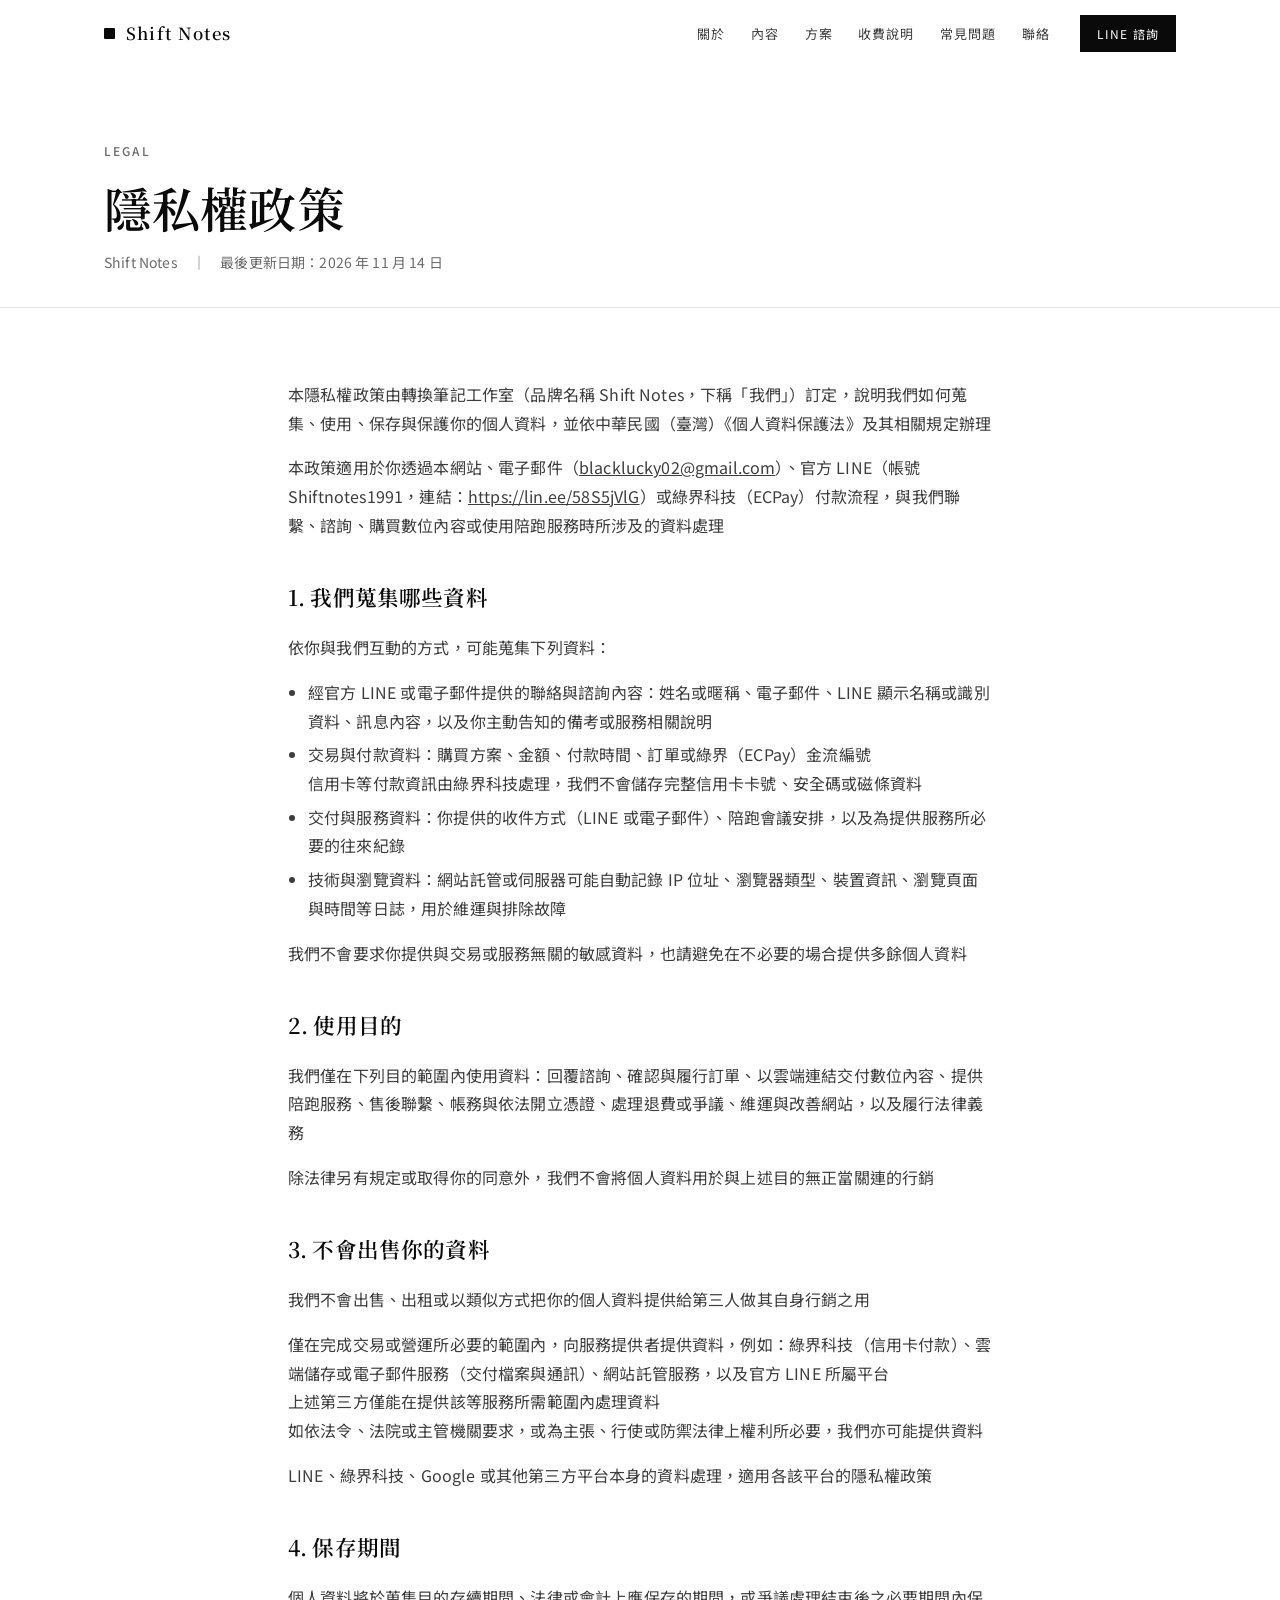
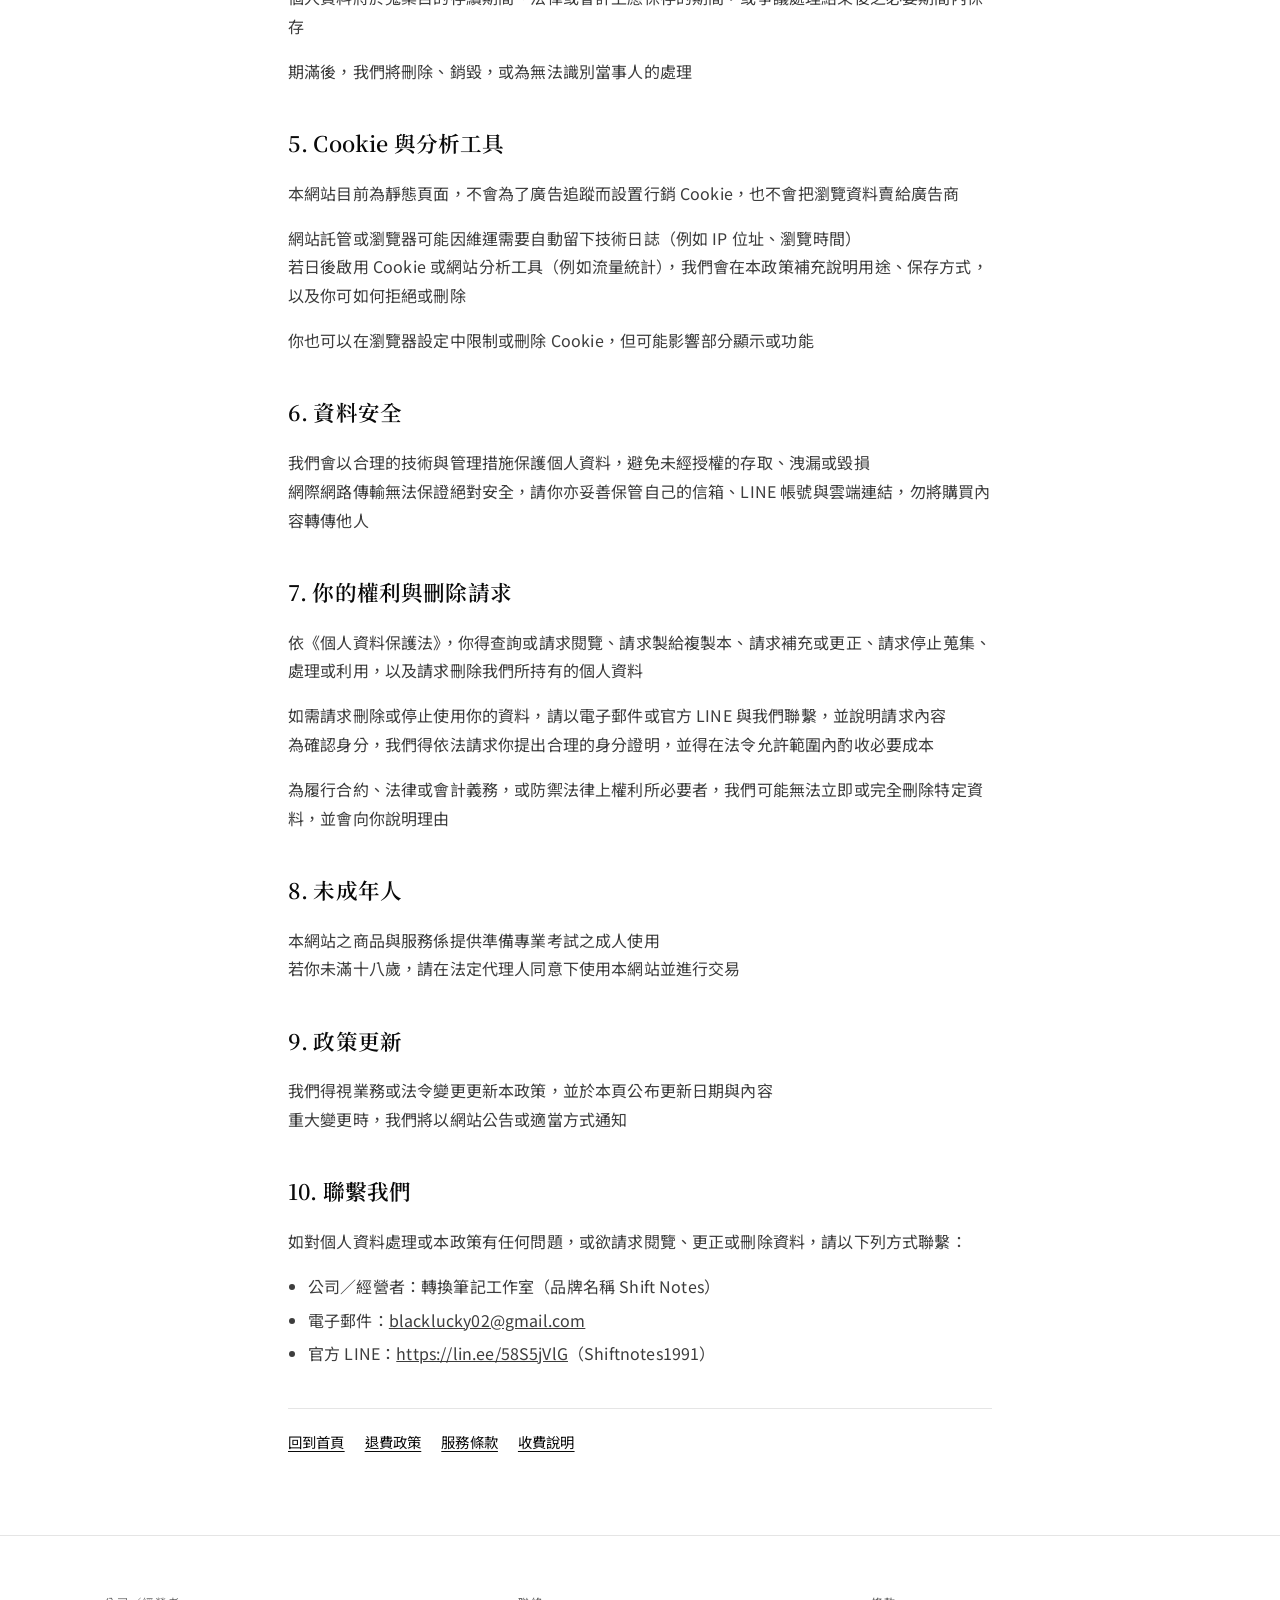
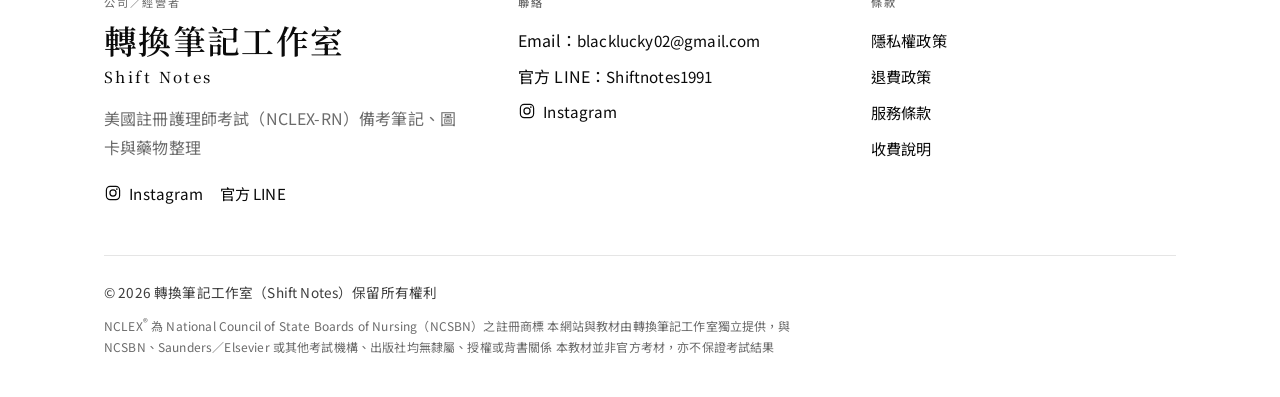
==== privacy.html @ a67ff257 "Shift Notes 網站上線" ====
<!DOCTYPE html>
<html lang="zh-Hant-TW">
<head>
  <meta charset="utf-8">
  <meta name="viewport" content="width=device-width, initial-scale=1">
  <title>隱私權政策｜Shift Notes</title>
  <meta name="description" content="Shift Notes 隱私權政策：說明我們如何蒐集、使用與保護你的個人資料">
  <meta name="robots" content="index,follow">
  <link rel="canonical" href="https://blacklucky02.github.io/privacy.html">
  <link rel="alternate" hreflang="zh-Hant-TW" href="https://blacklucky02.github.io/privacy.html">
  <meta property="og:type" content="website">
  <meta property="og:locale" content="zh_TW">
  <meta property="og:site_name" content="Shift Notes">
  <meta property="og:title" content="隱私權政策｜Shift Notes">
  <meta property="og:description" content="Shift Notes 隱私權政策：說明我們如何蒐集、使用與保護你的個人資料">
  <meta property="og:url" content="https://blacklucky02.github.io/privacy.html">
  <meta property="og:image" content="https://blacklucky02.github.io/assets/og-image.png">
  <meta name="twitter:card" content="summary_large_image">
  <meta name="theme-color" content="#0a0a0a">
  <link rel="icon" href="assets/favicon.svg" type="image/svg+xml">
  <link rel="icon" href="assets/favicon.ico" sizes="any">
  <link rel="icon" href="assets/favicon-32.png" type="image/png" sizes="32x32">
  <link rel="apple-touch-icon" href="assets/apple-touch-icon.png">
  <link rel="preconnect" href="https://fonts.googleapis.com">
  <link rel="preconnect" href="https://fonts.gstatic.com" crossorigin>
  <link href="https://fonts.googleapis.com/css2?family=Noto+Sans+TC:wght@300;400;500;700&family=Noto+Serif+TC:wght@400;500;600;700&display=swap" rel="stylesheet">
  <link rel="stylesheet" href="css/styles.css">
</head>
<body>
  <header class="site-header">
    <a class="skip-link" href="#main">跳至主要內容</a>
    <div class="header-inner">
      <a class="logo" href="index.html">
        <span class="logo-mark" aria-hidden="true"></span>
        <span class="logo-text">Shift Notes</span>
      </a>
      <nav class="nav-desktop" aria-label="主要">
        <a href="index.html#about">關於</a>
        <a href="index.html#contents">內容</a>
        <a href="index.html#plans">方案</a>
        <a href="index.html#fees">收費說明</a>
        <a href="index.html#faq">常見問題</a>
        <a href="index.html#contact">聯絡</a>
      </nav>
      <a class="btn btn-sm btn-solid header-cta" href="https://lin.ee/58S5jVlG" target="_blank" rel="noopener noreferrer">LINE 諮詢</a>
      <button class="nav-toggle" type="button" aria-expanded="false" aria-controls="nav-mobile" aria-label="開啟選單">
        <span></span><span></span><span></span>
      </button>
    </div>
  </header>
  <div id="nav-mobile" class="nav-mobile" hidden>
    <nav aria-label="行動版選單">
      <a href="index.html#about">關於</a>
      <a href="index.html#plans">方案</a>
      <a href="index.html#fees">收費說明</a>
      <a href="index.html#contact">聯絡</a>
      <a href="privacy.html">隱私權政策</a>
      <a href="refund.html">退費政策</a>
      <a href="terms.html">服務條款</a>
      <a class="btn btn-invert" href="https://lin.ee/58S5jVlG" target="_blank" rel="noopener noreferrer">透過官方 LINE 諮詢</a>
    </nav>
  </div>

  <main id="main">
    <header class="legal-hero">
      <div class="wrap">
        <span class="eyebrow">Legal</span>
        <h1>隱私權政策</h1>
        <p class="legal-meta">Shift Notes　｜　最後更新日期：2026 年 11 月 14 日</p>
      </div>
    </header>
    <article class="wrap legal-body">
      <p>本隱私權政策由轉換筆記工作室（品牌名稱 Shift Notes，下稱「我們」）訂定，說明我們如何蒐集、使用、保存與保護你的個人資料，並依中華民國（臺灣）《個人資料保護法》及其相關規定辦理</p>
      <p>本政策適用於你透過本網站、電子郵件（<a href="mailto:blacklucky02@gmail.com">blacklucky02@gmail.com</a>）、官方 LINE（帳號 Shiftnotes1991，連結：<a href="https://lin.ee/58S5jVlG" target="_blank" rel="noopener noreferrer">https://lin.ee/58S5jVlG</a>）或綠界科技（ECPay）付款流程，與我們聯繫、諮詢、購買數位內容或使用陪跑服務時所涉及的資料處理</p>

      <h2>1. 我們蒐集哪些資料</h2>
      <p>依你與我們互動的方式，可能蒐集下列資料：</p>
      <ul>
        <li>經官方 LINE 或電子郵件提供的聯絡與諮詢內容：姓名或暱稱、電子郵件、LINE 顯示名稱或識別資料、訊息內容，以及你主動告知的備考或服務相關說明</li>
        <li>交易與付款資料：購買方案、金額、付款時間、訂單或綠界（ECPay）金流編號<br>信用卡等付款資訊由綠界科技處理，我們不會儲存完整信用卡卡號、安全碼或磁條資料</li>
        <li>交付與服務資料：你提供的收件方式（LINE 或電子郵件）、陪跑會議安排，以及為提供服務所必要的往來紀錄</li>
        <li>技術與瀏覽資料：網站託管或伺服器可能自動記錄 IP 位址、瀏覽器類型、裝置資訊、瀏覽頁面與時間等日誌，用於維運與排除故障</li>
      </ul>
      <p>我們不會要求你提供與交易或服務無關的敏感資料，也請避免在不必要的場合提供多餘個人資料</p>

      <h2>2. 使用目的</h2>
      <p>我們僅在下列目的範圍內使用資料：回覆諮詢、確認與履行訂單、以雲端連結交付數位內容、提供陪跑服務、售後聯繫、帳務與依法開立憑證、處理退費或爭議、維運與改善網站，以及履行法律義務</p>
      <p>除法律另有規定或取得你的同意外，我們不會將個人資料用於與上述目的無正當關連的行銷</p>

      <h2>3. 不會出售你的資料</h2>
      <p>我們不會出售、出租或以類似方式把你的個人資料提供給第三人做其自身行銷之用</p>
      <p>僅在完成交易或營運所必要的範圍內，向服務提供者提供資料，例如：綠界科技（信用卡付款）、雲端儲存或電子郵件服務（交付檔案與通訊）、網站託管服務，以及官方 LINE 所屬平台<br>上述第三方僅能在提供該等服務所需範圍內處理資料<br>如依法令、法院或主管機關要求，或為主張、行使或防禦法律上權利所必要，我們亦可能提供資料</p>
      <p>LINE、綠界科技、Google 或其他第三方平台本身的資料處理，適用各該平台的隱私權政策</p>

      <h2>4. 保存期間</h2>
      <p>個人資料將於蒐集目的存續期間、法律或會計上應保存的期間，或爭議處理結束後之必要期間內保存</p>
      <p>期滿後，我們將刪除、銷毀，或為無法識別當事人的處理</p>

      <h2>5. Cookie 與分析工具</h2>
      <p>本網站目前為靜態頁面，不會為了廣告追蹤而設置行銷 Cookie，也不會把瀏覽資料賣給廣告商</p>
      <p>網站託管或瀏覽器可能因維運需要自動留下技術日誌（例如 IP 位址、瀏覽時間）<br>若日後啟用 Cookie 或網站分析工具（例如流量統計），我們會在本政策補充說明用途、保存方式，以及你可如何拒絕或刪除</p>
      <p>你也可以在瀏覽器設定中限制或刪除 Cookie，但可能影響部分顯示或功能</p>

      <h2>6. 資料安全</h2>
      <p>我們會以合理的技術與管理措施保護個人資料，避免未經授權的存取、洩漏或毀損<br>網際網路傳輸無法保證絕對安全，請你亦妥善保管自己的信箱、LINE 帳號與雲端連結，勿將購買內容轉傳他人</p>

      <h2>7. 你的權利與刪除請求</h2>
      <p>依《個人資料保護法》，你得查詢或請求閱覽、請求製給複製本、請求補充或更正、請求停止蒐集、處理或利用，以及請求刪除我們所持有的個人資料</p>
      <p>如需請求刪除或停止使用你的資料，請以電子郵件或官方 LINE 與我們聯繫，並說明請求內容<br>為確認身分，我們得依法請求你提出合理的身分證明，並得在法令允許範圍內酌收必要成本</p>
      <p>為履行合約、法律或會計義務，或防禦法律上權利所必要者，我們可能無法立即或完全刪除特定資料，並會向你說明理由</p>

      <h2>8. 未成年人</h2>
      <p>本網站之商品與服務係提供準備專業考試之成人使用<br>若你未滿十八歲，請在法定代理人同意下使用本網站並進行交易</p>

      <h2>9. 政策更新</h2>
      <p>我們得視業務或法令變更更新本政策，並於本頁公布更新日期與內容<br>重大變更時，我們將以網站公告或適當方式通知</p>

      <h2>10. 聯繫我們</h2>
      <p>如對個人資料處理或本政策有任何問題，或欲請求閱覽、更正或刪除資料，請以下列方式聯繫：</p>
      <ul>
        <li>公司／經營者：轉換筆記工作室（品牌名稱 Shift Notes）</li>
        <li>電子郵件：<a href="mailto:blacklucky02@gmail.com">blacklucky02@gmail.com</a></li>
        <li>官方 LINE：<a href="https://lin.ee/58S5jVlG" target="_blank" rel="noopener noreferrer">https://lin.ee/58S5jVlG</a>（Shiftnotes1991）</li>
      </ul>

      <nav class="legal-nav" aria-label="其他條款">
        <a href="index.html">回到首頁</a>
        <a href="refund.html">退費政策</a>
        <a href="terms.html">服務條款</a>
        <a href="index.html#fees">收費說明</a>
      </nav>
    </article>
  </main>

  <footer class="site-footer">
    <div class="wrap">
      <div class="footer-top">
        <div class="footer-identity">
          <p class="footer-kicker">公司／經營者</p>
          <p class="footer-company">轉換筆記工作室</p>
          <p class="footer-brand">Shift Notes</p>
          <p class="muted footer-tag">美國註冊護理師考試（NCLEX-RN）備考筆記、圖卡與藥物整理</p>
          <div class="social-row">
            <a class="social-link" href="https://www.instagram.com/shiftnotes1991/" target="_blank" rel="noopener" aria-label="Instagram"><svg class="icon-ig" viewBox="0 0 24 24" width="18" height="18" aria-hidden="true" focusable="false"><rect x="3.2" y="3.2" width="17.6" height="17.6" rx="5" fill="none" stroke="currentColor" stroke-width="1.6"/><circle cx="12" cy="12" r="4.1" fill="none" stroke="currentColor" stroke-width="1.6"/><circle cx="17.15" cy="6.85" r="1.05" fill="currentColor"/></svg><span>Instagram</span></a>
            <a class="social-link" href="https://lin.ee/58S5jVlG" target="_blank" rel="noopener noreferrer" aria-label="官方 LINE">官方 LINE</a>
          </div>
        </div>
        <div class="footer-col">
          <h2>聯絡</h2>
          <ul>
            <li>Email：<a href="mailto:blacklucky02@gmail.com">blacklucky02@gmail.com</a></li>
            <li>官方 LINE：<a href="https://lin.ee/58S5jVlG" target="_blank" rel="noopener noreferrer">Shiftnotes1991</a></li>
            <li><a class="social-inline" href="https://www.instagram.com/shiftnotes1991/" target="_blank" rel="noopener" aria-label="Instagram"><svg class="icon-ig" viewBox="0 0 24 24" width="18" height="18" aria-hidden="true" focusable="false"><rect x="3.2" y="3.2" width="17.6" height="17.6" rx="5" fill="none" stroke="currentColor" stroke-width="1.6"/><circle cx="12" cy="12" r="4.1" fill="none" stroke="currentColor" stroke-width="1.6"/><circle cx="17.15" cy="6.85" r="1.05" fill="currentColor"/></svg><span>Instagram</span></a></li>
          </ul>
        </div>
        <div class="footer-col">
          <h2>條款</h2>
          <ul>
            <li><a href="privacy.html">隱私權政策</a></li>
            <li><a href="refund.html">退費政策</a></li>
            <li><a href="terms.html">服務條款</a></li>
            <li><a href="index.html#fees">收費說明</a></li>
          </ul>
        </div>
      </div>
      <div class="footer-bottom">
        <div>
          <p class="copyright">© 2026 轉換筆記工作室（Shift Notes）保留所有權利</p>
          <p class="site-disclaimer">NCLEX<sup>®</sup> 為 National Council of State Boards of Nursing（NCSBN）之註冊商標 本網站與教材由轉換筆記工作室獨立提供，與 NCSBN、Saunders／Elsevier 或其他考試機構、出版社均無隸屬、授權或背書關係 本教材並非官方考材，亦不保證考試結果</p>
        </div>
      </div>
    </div>
  </footer>
  <script src="js/main.js"></script>
</body>
</html>
---- css/styles.css ----
/* Shift Notes — NCLEX-RN 筆記銷售頁
   黑白、留白、字體主導的簡約編排 */

:root {
  --bg: #ffffff;
  --bg-soft: #f5f5f5;
  --bg-ink: #0a0a0a;
  --ink: #0a0a0a;
  --ink-soft: #3d3d3d;
  --ink-mute: #6b6b6b;
  --line: #e5e5e5;
  --line-strong: #0a0a0a;
  --focus: #0a0a0a;
  --header-h: 4.25rem;
  --font-sans: "Noto Sans TC", "Noto Sans", "PingFang TC", "Microsoft JhengHei", sans-serif;
  --font-serif: "Noto Serif TC", "Noto Serif", "Songti TC", "PMingLiU", serif;
  --space: clamp(1.25rem, 4vw, 2.5rem);
  --wide: 72rem;
  --narrow: 40rem;
  --radius: 2px;
  --ease: cubic-bezier(0.22, 1, 0.36, 1);
}

*,
*::before,
*::after {
  box-sizing: border-box;
}

html {
  scroll-behavior: smooth;
  scroll-padding-top: calc(var(--header-h) + 0.75rem);
}

html:focus-within {
  scroll-behavior: smooth;
}

@media (prefers-reduced-motion: reduce) {
  html { scroll-behavior: auto; }
  *,
  *::before,
  *::after {
    animation-duration: 0.01ms !important;
    animation-iteration-count: 1 !important;
    transition-duration: 0.01ms !important;
    scroll-behavior: auto !important;
  }
}

body {
  margin: 0;
  color: var(--ink);
  background: var(--bg);
  font-family: var(--font-sans);
  font-weight: 400;
  font-size: 1rem;
  line-height: 1.8;
  letter-spacing: 0.01em;
  text-rendering: optimizeLegibility;
  -webkit-font-smoothing: antialiased;
  -moz-osx-font-smoothing: grayscale;
}

img { max-width: 100%; height: auto; display: block; }
a { color: inherit; }
button, input { font: inherit; color: inherit; }

:focus-visible {
  outline: 2px solid var(--focus);
  outline-offset: 3px;
}

::selection {
  background: var(--ink);
  color: var(--bg);
}

.skip-link {
  position: absolute;
  width: 1px;
  height: 1px;
  padding: 0;
  margin: -1px;
  overflow: hidden;
  clip: rect(0, 0, 0, 0);
  clip-path: inset(50%);
  white-space: nowrap;
  border: 0;
}
.skip-link:focus,
.skip-link:focus-visible {
  position: fixed;
  top: 0.75rem;
  left: 1rem;
  z-index: 10000;
  width: auto;
  height: auto;
  margin: 0;
  clip: auto;
  clip-path: none;
  overflow: visible;
  padding: 0.5rem 0.9rem;
  background: var(--bg-ink);
  color: #fff;
  text-decoration: none;
  font-size: 0.875rem;
}

/* Placeholders waiting to be filled */
.ph {
  display: inline;
  padding: 0 0.2em;
  border-bottom: 1px dashed var(--ink);
  background: #efefef;
  font-variant-numeric: tabular-nums;
  white-space: nowrap;
}

/* ---------- Header ---------- */
.site-header {
  position: sticky;
  top: 0;
  z-index: 100;
  height: var(--header-h);
  background: rgba(255, 255, 255, 0.86);
  backdrop-filter: saturate(1.2) blur(12px);
  -webkit-backdrop-filter: saturate(1.2) blur(12px);
  border-bottom: 1px solid transparent;
  transition: border-color 0.3s var(--ease), background 0.3s var(--ease);
}
.site-header.is-scrolled {
  border-bottom-color: var(--line);
  background: rgba(255, 255, 255, 0.94);
}
.header-inner {
  max-width: var(--wide);
  height: 100%;
  margin: 0 auto;
  padding: 0 var(--space);
  display: flex;
  align-items: center;
  gap: 1.5rem;
}
.logo {
  display: inline-flex;
  align-items: center;
  gap: 0.65rem;
  text-decoration: none;
  flex-shrink: 0;
}
.logo-mark {
  width: 0.7rem;
  height: 0.7rem;
  background: var(--ink);
  border-radius: 1px;
}
.logo-text {
  font-family: var(--font-serif);
  font-weight: 600;
  font-size: 1.05rem;
  letter-spacing: 0.08em;
  line-height: 1;
}
.nav-desktop {
  display: none;
  margin-left: auto;
  align-items: center;
  gap: 1.6rem;
}
.nav-desktop a {
  text-decoration: none;
  font-size: 0.8125rem;
  letter-spacing: 0.08em;
  color: var(--ink-soft);
  position: relative;
}
.nav-desktop a::after {
  content: "";
  position: absolute;
  left: 0;
  bottom: -0.2em;
  width: 100%;
  height: 1px;
  background: currentColor;
  transform: scaleX(0);
  transform-origin: left;
  transition: transform 0.3s var(--ease);
}
.nav-desktop a:hover::after,
.nav-desktop a:focus-visible::after {
  transform: scaleX(1);
}
.header-cta { margin-left: auto; }

.nav-toggle {
  display: inline-flex;
  flex-direction: column;
  justify-content: center;
  gap: 5px;
  width: 2.5rem;
  height: 2.5rem;
  padding: 0;
  border: 0;
  background: transparent;
  cursor: pointer;
  margin-left: 0.25rem;
}
.nav-toggle span {
  display: block;
  width: 1.15rem;
  height: 1px;
  background: var(--ink);
  margin-inline: auto;
  transition: transform 0.3s var(--ease), opacity 0.3s var(--ease);
}
.nav-toggle[aria-expanded="true"] span:nth-child(1) {
  transform: translateY(6px) rotate(45deg);
}
.nav-toggle[aria-expanded="true"] span:nth-child(2) { opacity: 0; }
.nav-toggle[aria-expanded="true"] span:nth-child(3) {
  transform: translateY(-6px) rotate(-45deg);
}

.nav-mobile {
  display: none;
  position: fixed;
  inset: var(--header-h) 0 0 0;
  background: var(--bg-ink);
  color: #fff;
  padding: 2.5rem var(--space) 3rem;
  z-index: 99;
  overflow: auto;
}
.nav-mobile.is-open { display: block; }
.nav-mobile nav {
  display: flex;
  flex-direction: column;
  gap: 0.25rem;
}
.nav-mobile a {
  text-decoration: none;
  font-family: var(--font-serif);
  font-size: clamp(1.6rem, 6vw, 2.2rem);
  padding: 0.45rem 0;
  border-bottom: 1px solid rgba(255, 255, 255, 0.12);
}
.nav-mobile .btn { margin-top: 2rem; width: 100%; justify-content: center; }

@media (min-width: 960px) {
  .nav-desktop { display: flex; }
  .nav-toggle { display: none; }
  .header-cta { margin-left: 0.35rem; }
}

/* ---------- Buttons ---------- */
.btn {
  display: inline-flex;
  align-items: center;
  justify-content: center;
  gap: 0.5rem;
  min-height: 3rem;
  padding: 0.7rem 1.5rem;
  border: 1px solid var(--line-strong);
  background: transparent;
  color: var(--ink);
  text-decoration: none;
  font-size: 0.875rem;
  letter-spacing: 0.1em;
  line-height: 1.3;
  cursor: pointer;
  transition: background 0.25s var(--ease), color 0.25s var(--ease), border-color 0.25s var(--ease);
}
.btn-solid {
  background: var(--bg-ink);
  color: #fff;
  border-color: var(--bg-ink);
}
.btn-solid:hover,
.btn-solid:focus-visible {
  background: #fff;
  color: var(--ink);
}
.btn-ghost:hover,
.btn-ghost:focus-visible {
  background: var(--bg-ink);
  color: #fff;
}
.btn-invert {
  background: #fff;
  color: var(--ink);
  border-color: #fff;
}
.btn-invert:hover,
.btn-invert:focus-visible {
  background: transparent;
  color: #fff;
}
.btn-sm {
  min-height: 2.35rem;
  padding: 0.4rem 1rem;
  font-size: 0.75rem;
}
.btn-block { width: 100%; }

/* ---------- Layout ---------- */
.wrap {
  max-width: var(--wide);
  margin: 0 auto;
  padding: 0 var(--space);
}
.section {
  padding: clamp(4.5rem, 10vw, 8.5rem) 0;
}
.section-soft { background: var(--bg-soft); }
.section-ink {
  background: var(--bg-ink);
  color: #f5f5f5;
}
.section-ink .muted,
.section-ink .eyebrow { color: rgba(255, 255, 255, 0.62); }
.section-ink .rule { background: rgba(255, 255, 255, 0.2); }

.eyebrow {
  display: block;
  margin: 0 0 1rem;
  font-size: 0.75rem;
  letter-spacing: 0.18em;
  text-transform: uppercase;
  color: var(--ink-mute);
  font-weight: 500;
}
.section-title {
  margin: 0 0 1.25rem;
  font-family: var(--font-serif);
  font-weight: 600;
  font-size: clamp(1.85rem, 4.2vw, 3rem);
  line-height: 1.25;
  letter-spacing: 0.02em;
}
.lede {
  margin: 0;
  max-width: 38rem;
  color: var(--ink-soft);
  font-size: 1.05rem;
}
.muted { color: var(--ink-mute); }
.center { text-align: center; }
.center .lede { margin-inline: auto; }
.rule {
  display: block;
  width: 3rem;
  height: 1px;
  background: var(--ink);
  margin: 1.75rem 0;
}
.rule.center-rule { margin-inline: auto; }

/* ---------- Hero ---------- */
.hero {
  position: relative;
  padding: clamp(4rem, 12vw, 8rem) 0 clamp(5rem, 14vw, 9.5rem);
  overflow: hidden;
}
.hero-bg-num {
  position: absolute;
  right: -0.1em;
  top: 8%;
  font-family: var(--font-serif);
  font-weight: 600;
  font-size: clamp(8rem, 28vw, 22rem);
  line-height: 0.75;
  color: #f0f0f0;
  letter-spacing: -0.06em;
  pointer-events: none;
  user-select: none;
  z-index: 0;
}
.hero-inner {
  position: relative;
  z-index: 1;
  max-width: var(--wide);
  margin: 0 auto;
  padding: 0 var(--space);
}
.hero-kicker {
  display: block;
  margin-bottom: 1.5rem;
  font-size: 0.75rem;
  letter-spacing: 0.22em;
  text-transform: uppercase;
  color: var(--ink-mute);
}
.hero h1 {
  margin: 0 0 1.5rem;
  font-family: var(--font-serif);
  font-weight: 600;
  font-size: clamp(2.4rem, 7vw, 5.25rem);
  line-height: 1.15;
  letter-spacing: 0.02em;
  max-width: 12em;
}
.hero-sub {
  margin: 0 0 2.5rem;
  max-width: 34rem;
  font-size: clamp(1rem, 2vw, 1.15rem);
  color: var(--ink-soft);
  line-height: 1.9;
}
.hero-actions {
  display: flex;
  flex-wrap: wrap;
  gap: 0.75rem;
}
.hero-meta {
  display: grid;
  grid-template-columns: 1fr 1fr;
  gap: 1.5rem 1.25rem;
  margin-top: clamp(3.5rem, 8vw, 6rem);
  padding-top: 2rem;
  border-top: 1px solid var(--line);
}
@media (min-width: 720px) {
  .hero-meta { grid-template-columns: repeat(4, 1fr); }
}
.hero-meta dt {
  margin: 0 0 0.25rem;
  font-size: 0.7rem;
  letter-spacing: 0.14em;
  text-transform: uppercase;
  color: var(--ink-mute);
}
.hero-meta dd {
  margin: 0;
  font-family: var(--font-serif);
  font-size: 1.2rem;
  font-weight: 600;
  line-height: 1.35;
}

/* ---------- About ---------- */
.split {
  display: grid;
  gap: 3rem;
}
@media (min-width: 860px) {
  .split {
    grid-template-columns: 1fr 1fr;
    gap: 5rem;
    align-items: start;
  }
  .split .section-title { margin-top: 0; }
}
.prose p {
  margin: 0 0 1.15rem;
  color: var(--ink-soft);
}
.prose p:last-child { margin-bottom: 0; }
.about-points {
  list-style: none;
  margin: 2rem 0 0;
  padding: 0;
  border-top: 1px solid var(--line);
}
.about-points li {
  display: grid;
  grid-template-columns: 4.5rem 1fr;
  gap: 1rem;
  padding: 1.1rem 0;
  border-bottom: 1px solid var(--line);
  align-items: baseline;
}
.about-points .num {
  font-family: var(--font-serif);
  font-weight: 600;
  letter-spacing: 0.04em;
}

/* ---------- Contents ---------- */
.stat-grid {
  display: grid;
  grid-template-columns: 1fr 1fr;
  gap: 1px;
  background: var(--line);
  border: 1px solid var(--line);
  margin: 3rem 0 0;
}
@media (min-width: 800px) {
  .stat-grid { grid-template-columns: repeat(4, 1fr); }
}
.stat {
  background: var(--bg);
  padding: 1.75rem 1.25rem 1.6rem;
  text-align: center;
}
.stat-value {
  display: block;
  font-family: var(--font-serif);
  font-weight: 600;
  font-size: clamp(1.6rem, 3vw, 2.15rem);
  line-height: 1.2;
  margin-bottom: 0.4rem;
}
.stat-label {
  display: block;
  font-size: 0.8rem;
  letter-spacing: 0.08em;
  color: var(--ink-mute);
}
.feature-grid {
  display: grid;
  gap: 1.25rem;
  margin-top: 2.5rem;
}
@media (min-width: 800px) {
  .feature-grid { grid-template-columns: repeat(3, 1fr); }
}
.feature {
  padding: 2rem 1.6rem;
  border: 1px solid var(--line);
  background: var(--bg);
  height: 100%;
}
.feature h3 {
  margin: 0 0 0.75rem;
  font-family: var(--font-serif);
  font-size: 1.25rem;
  font-weight: 600;
}
.feature p {
  margin: 0;
  color: var(--ink-soft);
  font-size: 0.95rem;
}
.feature-index {
  display: block;
  margin-bottom: 1.5rem;
  font-size: 0.7rem;
  letter-spacing: 0.16em;
  color: var(--ink-mute);
}

/* ---------- Plans ---------- */
.plan-grid {
  display: grid;
  gap: 1.25rem;
  margin-top: 3rem;
}
@media (min-width: 800px) {
  .plan-grid { grid-template-columns: 1fr 1fr; }
}
.plan {
  display: flex;
  flex-direction: column;
  padding: 2.25rem 1.75rem 1.75rem;
  border: 1px solid var(--line-strong);
  background: var(--bg);
  height: 100%;
}
.plan-featured {
  background: var(--bg-ink);
  color: #fff;
  border-color: var(--bg-ink);
}
.plan-featured .muted,
.plan-featured .plan-includes li { color: rgba(255, 255, 255, 0.78); }
.plan-eyebrow {
  margin: 0 0 0.85rem;
  font-size: 0.7rem;
  letter-spacing: 0.16em;
  text-transform: uppercase;
}
.plan h3 {
  margin: 0 0 0.35rem;
  font-family: var(--font-serif);
  font-size: 1.75rem;
  font-weight: 600;
}
.plan-price {
  margin: 1.25rem 0 0.35rem;
  font-family: var(--font-serif);
  font-weight: 600;
  font-size: clamp(2.1rem, 4vw, 2.7rem);
  letter-spacing: 0.01em;
  line-height: 1;
}
.plan-price small {
  font-family: var(--font-sans);
  font-size: 0.8rem;
  font-weight: 400;
  letter-spacing: 0.06em;
  margin-left: 0.25rem;
}
.plan-includes {
  list-style: none;
  margin: 1.5rem 0 2rem;
  padding: 1.25rem 0 0;
  border-top: 1px solid currentColor;
  flex: 1;
}
.plan-featured .plan-includes { border-top-color: rgba(255, 255, 255, 0.22); }
.plan-includes li {
  position: relative;
  padding: 0.4rem 0 0.4rem 1.35rem;
  color: var(--ink-soft);
  font-size: 0.95rem;
}
.plan-includes li::before {
  content: "";
  position: absolute;
  left: 0;
  top: 0.95em;
  width: 0.55rem;
  height: 1px;
  background: currentColor;
}

/* ---------- Coaching (陪跑) ---------- */
.detail-list {
  display: grid;
  gap: 0;
  margin: 2.5rem 0 0;
  padding: 0;
  list-style: none;
  border-top: 1px solid var(--line);
}
.detail-list li {
  display: grid;
  gap: 0.4rem 2rem;
  padding: 1.5rem 0;
  border-bottom: 1px solid var(--line);
}
@media (min-width: 720px) {
  .detail-list li { grid-template-columns: 10rem 1fr; align-items: baseline; }
}
.detail-list h3 {
  margin: 0;
  font-family: var(--font-serif);
  font-size: 1.15rem;
  font-weight: 600;
}
.detail-list p { margin: 0; color: var(--ink-soft); }

/* ---------- Process ---------- */
.steps {
  display: grid;
  gap: 0;
  margin-top: 3rem;
  counter-reset: step;
  list-style: none;
  padding: 0;
  border-top: 1px solid var(--line);
}
@media (min-width: 900px) {
  .steps { grid-template-columns: repeat(4, 1fr); border-top: 0; }
}
.steps li {
  padding: 1.5rem 0;
  border-bottom: 1px solid var(--line);
  counter-increment: step;
}
@media (min-width: 900px) {
  .steps li {
    padding: 0 1.5rem 0 0;
    border-bottom: 0;
    border-right: 1px solid var(--line);
  }
  .steps li:last-child { border-right: 0; padding-right: 0; }
  .steps li:first-child { /* keep */ }
}
.steps li::before {
  content: counter(step, decimal-leading-zero);
  display: block;
  margin-bottom: 1rem;
  font-family: var(--font-serif);
  font-size: 1.15rem;
  font-weight: 600;
  letter-spacing: 0.06em;
}
.steps h3 {
  margin: 0 0 0.5rem;
  font-family: var(--font-serif);
  font-size: 1.15rem;
  font-weight: 600;
}
.steps p { margin: 0; color: var(--ink-soft); font-size: 0.95rem; }

/* ---------- Fees table ---------- */
.fee-table-wrap {
  margin-top: 2.5rem;
  overflow-x: auto;
  border: 1px solid var(--line);
}
.fee-table {
  width: 100%;
  border-collapse: collapse;
  font-size: 0.95rem;
  min-width: 32rem;
}
.fee-table th,
.fee-table td {
  padding: 1rem 1.15rem;
  text-align: left;
  vertical-align: top;
  border-bottom: 1px solid var(--line);
}
.fee-table tr:last-child th,
.fee-table tr:last-child td { border-bottom: 0; }
.fee-table th {
  width: 28%;
  font-weight: 500;
  letter-spacing: 0.06em;
  background: var(--bg-soft);
  color: var(--ink);
}
.fee-table a { text-decoration: underline; text-underline-offset: 0.2em; }
.fine-print {
  margin: 1.25rem 0 0;
  font-size: 0.85rem;
  color: var(--ink-mute);
}

/* ---------- FAQ ---------- */
.faq-list {
  margin-top: 2.5rem;
  border-top: 1px solid var(--line);
}
.faq-list details {
  border-bottom: 1px solid var(--line);
}
.faq-list summary {
  cursor: pointer;
  list-style: none;
  display: flex;
  align-items: center;
  justify-content: space-between;
  gap: 1rem;
  padding: 1.2rem 0;
  font-family: var(--font-serif);
  font-size: 1.08rem;
  font-weight: 600;
  line-height: 1.45;
}
.faq-list summary::-webkit-details-marker { display: none; }
.faq-list summary::after {
  content: "";
  width: 0.7rem;
  height: 0.7rem;
  flex-shrink: 0;
  border-right: 1px solid currentColor;
  border-bottom: 1px solid currentColor;
  transform: rotate(45deg);
  transition: transform 0.25s var(--ease);
  margin-top: -0.25rem;
}
.faq-list details[open] summary::after {
  transform: rotate(225deg);
  margin-top: 0.2rem;
}
.faq-list .faq-a {
  padding: 0 2rem 1.4rem 0;
  color: var(--ink-soft);
  max-width: 44rem;
}

/* ---------- Contact ---------- */
.contact-grid {
  display: grid;
  gap: 2rem;
  margin-top: 2.5rem;
}
@media (min-width: 800px) {
  .contact-grid { grid-template-columns: 1.1fr 0.9fr; gap: 4rem; }
}
.contact-card {
  padding: 2rem 1.6rem;
  border: 1px solid var(--line);
}
.contact-card + .contact-card { margin-top: 1rem; }
.contact-card h3 {
  margin: 0 0 0.4rem;
  font-family: var(--font-serif);
  font-size: 1.25rem;
}
.contact-card p { margin: 0 0 1.15rem; color: var(--ink-soft); }
.contact-row {
  margin: 0 0 0.65rem;
  font-size: 0.95rem;
}
.contact-row a {
  text-decoration: underline;
  text-underline-offset: 0.2em;
}

/* ---------- Footer ---------- */
.site-footer {
  border-top: 1px solid var(--line);
  padding: 3.5rem 0 2.5rem;
  background: var(--bg);
}
.footer-top {
  display: grid;
  gap: 2rem;
}
@media (min-width: 800px) {
  .footer-top {
    grid-template-columns: 1.2fr 1fr 1fr;
    gap: 3rem;
  }
}
.footer-brand {
  font-family: var(--font-serif);
  font-weight: 600;
  font-size: 1.25rem;
  letter-spacing: 0.08em;
  margin: 0 0 0.6rem;
}
.footer-col h2 {
  margin: 0 0 0.85rem;
  font-size: 0.7rem;
  letter-spacing: 0.16em;
  text-transform: uppercase;
  font-weight: 500;
  color: var(--ink-mute);
}
.footer-col ul {
  list-style: none;
  margin: 0;
  padding: 0;
}
.footer-col li { margin: 0 0 0.45rem; }
.footer-col a {
  text-decoration: none;
  font-size: 0.95rem;
}
.footer-col a:hover { text-decoration: underline; text-underline-offset: 0.2em; }
.footer-bottom {
  display: flex;
  flex-wrap: wrap;
  gap: 0.75rem 1.5rem;
  justify-content: space-between;
  margin-top: 3rem;
  padding-top: 1.5rem;
  border-top: 1px solid var(--line);
  color: var(--ink-mute);
  font-size: 0.8rem;
}

/* ---------- Legal pages ---------- */
.legal-hero {
  padding: 4.5rem 0 2rem;
  border-bottom: 1px solid var(--line);
}
.legal-hero h1 {
  margin: 0 0 0.75rem;
  font-family: var(--font-serif);
  font-size: clamp(2rem, 5vw, 3rem);
  font-weight: 600;
  line-height: 1.25;
}
.legal-meta {
  margin: 0;
  color: var(--ink-mute);
  font-size: 0.875rem;
}
.legal-body {
  max-width: 44rem;
  padding: 3.5rem 0 5rem;
}
.legal-body h2 {
  margin: 2.4rem 0 0.8rem;
  font-family: var(--font-serif);
  font-size: 1.35rem;
  font-weight: 600;
}
.legal-body h2:first-child { margin-top: 0; }
.legal-body h3 {
  margin: 1.5rem 0 0.5rem;
  font-size: 1.05rem;
  font-weight: 600;
}
.legal-body p,
.legal-body li {
  color: var(--ink-soft);
}
.legal-body ul,
.legal-body ol { padding-left: 1.25rem; }
.legal-body li { margin: 0.3rem 0; }
.legal-nav {
  display: flex;
  flex-wrap: wrap;
  gap: 0.75rem 1.25rem;
  margin-top: 2.5rem;
  padding-top: 1.25rem;
  border-top: 1px solid var(--line);
  font-size: 0.9rem;
}
.legal-nav a { text-decoration: underline; text-underline-offset: 0.2em; }

/* ---------- Reveal ---------- */
.reveal {
  opacity: 0;
  transform: translateY(14px);
  animation: rise 0.8s var(--ease) forwards;
}
.hero-inner.reveal { animation-delay: 0.05s; }
@media (prefers-reduced-motion: reduce) {
  .reveal { opacity: 1; transform: none; animation: none; }
}
@keyframes rise {
  to { opacity: 1; transform: none; }
}

body.nav-lock { overflow: hidden; }

/* ---------- Units ---------- */
.unit-list {
  list-style: none;
  margin: 2.5rem 0 0;
  padding: 0;
  border-top: 1px solid var(--line);
}
.unit-list li {
  display: grid;
  grid-template-columns: 2.75rem 1fr auto;
  gap: 1rem;
  align-items: baseline;
  padding: 0.95rem 0;
  border-bottom: 1px solid var(--line);
}
.unit-list .n {
  font-family: var(--font-serif);
  font-weight: 600;
  letter-spacing: 0.04em;
}
.unit-list .unit-name {
  font-size: 1.02rem;
}
.unit-list .unit-en {
  display: block;
  margin-top: 0.15rem;
  font-size: 0.75rem;
  letter-spacing: 0.08em;
  color: var(--ink-mute);
}
.unit-list .count {
  font-family: var(--font-serif);
  font-weight: 600;
  letter-spacing: 0.04em;
  white-space: nowrap;
}
.unit-list .unit-total {
  font-weight: 600;
}

/* ---------- Selling points ---------- */
.sell-grid {
  display: grid;
  gap: 1.15rem;
  margin-top: 2.5rem;
}
@media (min-width: 800px) {
  .sell-grid { grid-template-columns: 1fr 1fr; }
}
.sell-item {
  padding: 1.7rem 1.5rem 1.55rem;
  border: 1px solid var(--line);
  background: var(--bg);
  height: 100%;
}
.sell-item .feature-index { margin-bottom: 1.1rem; }
.sell-item h3 {
  margin: 0 0 0.65rem;
  font-family: var(--font-serif);
  font-size: 1.15rem;
  font-weight: 600;
  line-height: 1.4;
}
.sell-item p {
  margin: 0;
  color: var(--ink-soft);
  font-size: 0.95rem;
}

.note-format {
  margin-top: 2.5rem;
  padding: 2rem 1.6rem;
  border: 1px solid var(--line);
}
.note-format h3 {
  margin: 0 0 0.85rem;
  font-family: var(--font-serif);
  font-size: 1.25rem;
  font-weight: 600;
}
.note-format p,
.note-format li { color: var(--ink-soft); }
.note-format ul { margin: 0.6rem 0 0; padding-left: 1.2rem; }
.note-format li { margin: 0.3rem 0; }

.site-disclaimer {
  margin: 1.1rem 0 0;
  max-width: 46rem;
  font-size: 0.75rem;
  line-height: 1.75;
  color: var(--ink-mute);
}
.footer-bottom { align-items: flex-start; }
.footer-bottom .site-disclaimer { margin-top: 0; }

/* ---------- Hero with preview ---------- */
.hero-with-media {
  display: grid;
  gap: 2.25rem 3rem;
  align-items: center;
}
@media (min-width: 960px) {
  .hero-with-media {
    grid-template-columns: 1.05fr 0.95fr;
  }
  .hero-with-media .hero-meta {
    grid-column: 1 / -1;
  }
}
.hero-preview {
  margin: 0;
  position: relative;
  z-index: 1;
}
.hero-preview img {
  width: 100%;
  height: auto;
  display: block;
  border: 1px solid var(--ink);
  background: var(--bg-soft);
}
.hero-preview figcaption {
  margin-top: 0.6rem;
  font-size: 0.75rem;
  letter-spacing: 0.1em;
  color: var(--ink-mute);
}

/* ---------- Gallery ---------- */
.gallery {
  display: grid;
  grid-template-columns: 1fr 1fr;
  gap: 1.35rem 1rem;
  margin-top: 2.5rem;
  align-items: start;
}
@media (min-width: 800px) {
  .gallery { grid-template-columns: repeat(3, 1fr); gap: 1.6rem 1.25rem; }
}
@media (min-width: 1100px) {
  .gallery { grid-template-columns: repeat(5, 1fr); }
}
.gallery figure { margin: 0; }
.gallery img {
  width: 100%;
  height: auto;
  display: block;
  border: 1px solid var(--ink);
  background: var(--bg-soft);
}
.gallery figcaption {
  margin-top: 0.6rem;
  font-size: 0.88rem;
  color: var(--ink-soft);
  line-height: 1.45;
}
.gallery .cap-kicker {
  display: block;
  margin-bottom: 0.15rem;
  font-size: 0.68rem;
  letter-spacing: 0.12em;
  text-transform: uppercase;
  color: var(--ink-mute);
}
.preview-cta,
.plans-actions {
  display: flex;
  flex-wrap: wrap;
  gap: 0.75rem;
  margin-top: 2.25rem;
}

/* Featured plan: white outline for ghost/trial on black */
.plan-featured .btn-ghost {
  border-color: #fff;
  color: #fff;
}
.plan-featured .btn-ghost:hover,
.plan-featured .btn-ghost:focus-visible {
  background: #fff;
  color: var(--ink);
}

/* ---------- Footer identity ---------- */
.footer-kicker {
  margin: 0 0 0.4rem;
  font-size: 0.7rem;
  letter-spacing: 0.16em;
  text-transform: uppercase;
  color: var(--ink-mute);
}
.footer-company {
  margin: 0 0 0.2rem;
  font-family: var(--font-serif);
  font-weight: 600;
  font-size: clamp(1.55rem, 3vw, 2.05rem);
  letter-spacing: 0.04em;
  line-height: 1.25;
}
.footer-identity .footer-brand {
  margin: 0 0 0.85rem;
  font-size: 0.95rem;
  letter-spacing: 0.16em;
  font-weight: 500;
}
.footer-tag { margin: 0 0 1.15rem; max-width: 22rem; }
.social-row {
  display: flex;
  flex-wrap: wrap;
  gap: 0.6rem 1rem;
}
.social-link,
.social-inline,
.contact-card .btn {
  display: inline-flex;
  align-items: center;
  gap: 0.45rem;
}
.social-link,
.social-inline {
  text-decoration: none;
  font-size: 0.95rem;
}
.social-link:hover,
.social-inline:hover { text-decoration: underline; text-underline-offset: 0.2em; }
.icon-ig {
  display: block;
  flex-shrink: 0;
}
.copyright {
  margin: 0 0 0.5rem;
  font-size: 0.85rem;
  color: var(--ink-soft);
}
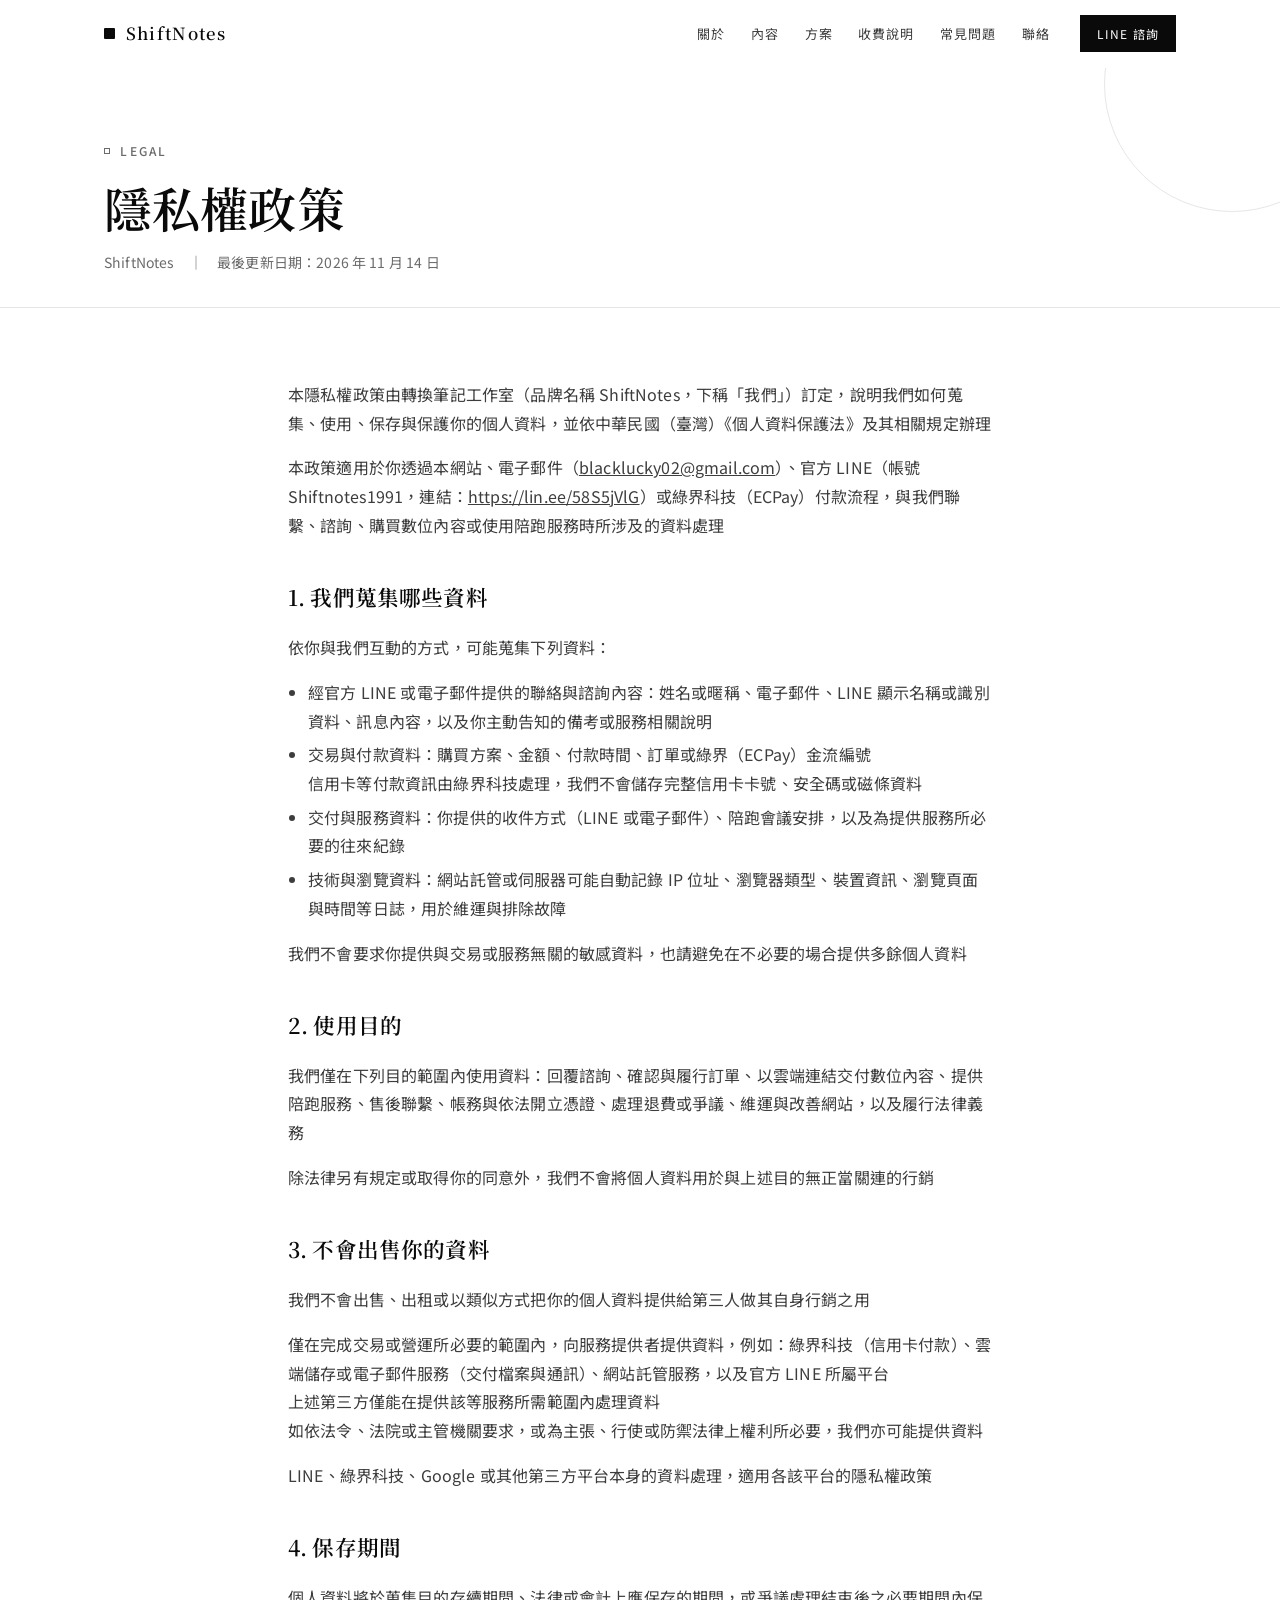
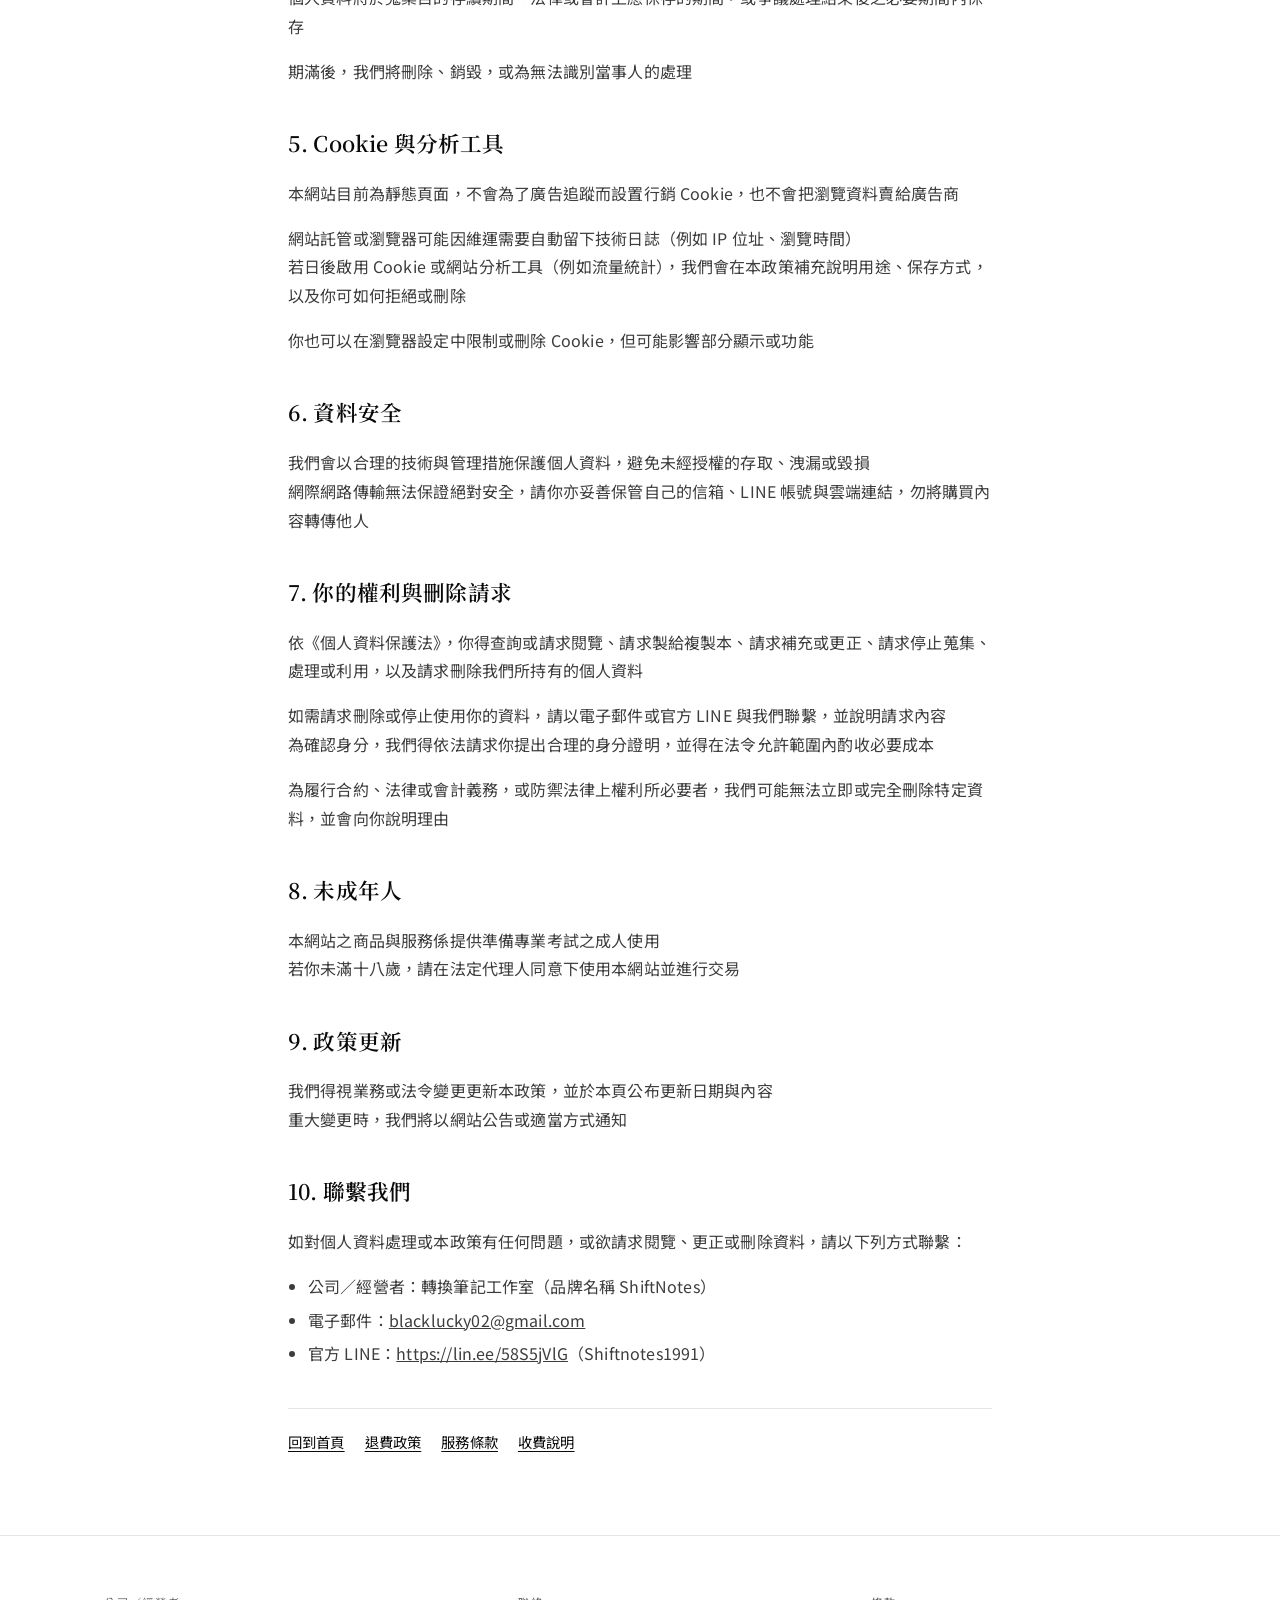
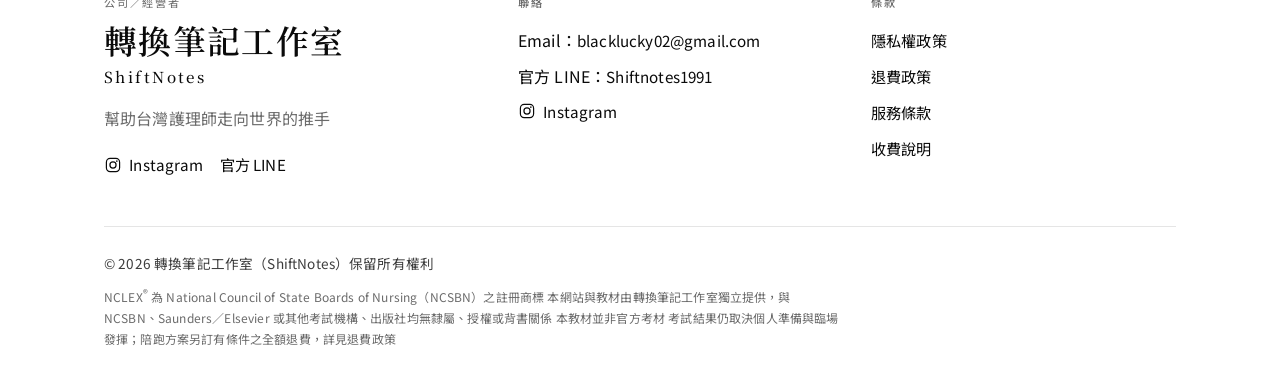
==== commit 40b13bfd: "整合舊站內容、RN 主視覺、ShiftNotes 品牌" ====
--- a/privacy.html
+++ b/privacy.html
@@ -3,16 +3,16 @@
 <head>
   <meta charset="utf-8">
   <meta name="viewport" content="width=device-width, initial-scale=1">
-  <title>隱私權政策｜Shift Notes</title>
-  <meta name="description" content="Shift Notes 隱私權政策：說明我們如何蒐集、使用與保護你的個人資料">
+  <title>隱私權政策｜ShiftNotes</title>
+  <meta name="description" content="ShiftNotes 隱私權政策：說明我們如何蒐集、使用與保護你的個人資料">
   <meta name="robots" content="index,follow">
   <link rel="canonical" href="https://blacklucky02.github.io/privacy.html">
   <link rel="alternate" hreflang="zh-Hant-TW" href="https://blacklucky02.github.io/privacy.html">
   <meta property="og:type" content="website">
   <meta property="og:locale" content="zh_TW">
-  <meta property="og:site_name" content="Shift Notes">
-  <meta property="og:title" content="隱私權政策｜Shift Notes">
-  <meta property="og:description" content="Shift Notes 隱私權政策：說明我們如何蒐集、使用與保護你的個人資料">
+  <meta property="og:site_name" content="ShiftNotes">
+  <meta property="og:title" content="隱私權政策｜ShiftNotes">
+  <meta property="og:description" content="ShiftNotes 隱私權政策：說明我們如何蒐集、使用與保護你的個人資料">
   <meta property="og:url" content="https://blacklucky02.github.io/privacy.html">
   <meta property="og:image" content="https://blacklucky02.github.io/assets/og-image.png">
   <meta name="twitter:card" content="summary_large_image">
@@ -32,7 +32,7 @@
     <div class="header-inner">
       <a class="logo" href="index.html">
         <span class="logo-mark" aria-hidden="true"></span>
-        <span class="logo-text">Shift Notes</span>
+        <span class="logo-text">ShiftNotes</span>
       </a>
       <nav class="nav-desktop" aria-label="主要">
         <a href="index.html#about">關於</a>
@@ -66,11 +66,11 @@
       <div class="wrap">
         <span class="eyebrow">Legal</span>
         <h1>隱私權政策</h1>
-        <p class="legal-meta">Shift Notes　｜　最後更新日期：2026 年 11 月 14 日</p>
+        <p class="legal-meta">ShiftNotes　｜　最後更新日期：2026 年 11 月 14 日</p>
       </div>
     </header>
     <article class="wrap legal-body">
-      <p>本隱私權政策由轉換筆記工作室（品牌名稱 Shift Notes，下稱「我們」）訂定，說明我們如何蒐集、使用、保存與保護你的個人資料，並依中華民國（臺灣）《個人資料保護法》及其相關規定辦理</p>
+      <p>本隱私權政策由轉換筆記工作室（品牌名稱 ShiftNotes，下稱「我們」）訂定，說明我們如何蒐集、使用、保存與保護你的個人資料，並依中華民國（臺灣）《個人資料保護法》及其相關規定辦理</p>
       <p>本政策適用於你透過本網站、電子郵件（<a href="mailto:blacklucky02@gmail.com">blacklucky02@gmail.com</a>）、官方 LINE（帳號 Shiftnotes1991，連結：<a href="https://lin.ee/58S5jVlG" target="_blank" rel="noopener noreferrer">https://lin.ee/58S5jVlG</a>）或綠界科技（ECPay）付款流程，與我們聯繫、諮詢、購買數位內容或使用陪跑服務時所涉及的資料處理</p>
 
       <h2>1. 我們蒐集哪些資料</h2>
@@ -118,7 +118,7 @@
       <h2>10. 聯繫我們</h2>
       <p>如對個人資料處理或本政策有任何問題，或欲請求閱覽、更正或刪除資料，請以下列方式聯繫：</p>
       <ul>
-        <li>公司／經營者：轉換筆記工作室（品牌名稱 Shift Notes）</li>
+        <li>公司／經營者：轉換筆記工作室（品牌名稱 ShiftNotes）</li>
         <li>電子郵件：<a href="mailto:blacklucky02@gmail.com">blacklucky02@gmail.com</a></li>
         <li>官方 LINE：<a href="https://lin.ee/58S5jVlG" target="_blank" rel="noopener noreferrer">https://lin.ee/58S5jVlG</a>（Shiftnotes1991）</li>
       </ul>
@@ -138,8 +138,8 @@
         <div class="footer-identity">
           <p class="footer-kicker">公司／經營者</p>
           <p class="footer-company">轉換筆記工作室</p>
-          <p class="footer-brand">Shift Notes</p>
-          <p class="muted footer-tag">美國註冊護理師考試（NCLEX-RN）備考筆記、圖卡與藥物整理</p>
+          <p class="footer-brand">ShiftNotes</p>
+          <p class="muted footer-tag">幫助台灣護理師走向世界的推手</p>
           <div class="social-row">
             <a class="social-link" href="https://www.instagram.com/shiftnotes1991/" target="_blank" rel="noopener" aria-label="Instagram"><svg class="icon-ig" viewBox="0 0 24 24" width="18" height="18" aria-hidden="true" focusable="false"><rect x="3.2" y="3.2" width="17.6" height="17.6" rx="5" fill="none" stroke="currentColor" stroke-width="1.6"/><circle cx="12" cy="12" r="4.1" fill="none" stroke="currentColor" stroke-width="1.6"/><circle cx="17.15" cy="6.85" r="1.05" fill="currentColor"/></svg><span>Instagram</span></a>
             <a class="social-link" href="https://lin.ee/58S5jVlG" target="_blank" rel="noopener noreferrer" aria-label="官方 LINE">官方 LINE</a>
@@ -165,8 +165,8 @@
       </div>
       <div class="footer-bottom">
         <div>
-          <p class="copyright">© 2026 轉換筆記工作室（Shift Notes）保留所有權利</p>
-          <p class="site-disclaimer">NCLEX<sup>®</sup> 為 National Council of State Boards of Nursing（NCSBN）之註冊商標 本網站與教材由轉換筆記工作室獨立提供，與 NCSBN、Saunders／Elsevier 或其他考試機構、出版社均無隸屬、授權或背書關係 本教材並非官方考材，亦不保證考試結果</p>
+          <p class="copyright">© 2026 轉換筆記工作室（ShiftNotes）保留所有權利</p>
+          <p class="site-disclaimer">NCLEX<sup>®</sup> 為 National Council of State Boards of Nursing（NCSBN）之註冊商標 本網站與教材由轉換筆記工作室獨立提供，與 NCSBN、Saunders／Elsevier 或其他考試機構、出版社均無隸屬、授權或背書關係 本教材並非官方考材 考試結果仍取決個人準備與臨場發揮；陪跑方案另訂有條件之全額退費，詳見退費政策</p>
         </div>
       </div>
     </div>
--- a/css/styles.css
+++ b/css/styles.css
@@ -1,4 +1,4 @@
-/* Shift Notes — NCLEX-RN 筆記銷售頁
+/* ShiftNotes — NCLEX-RN 筆記銷售頁
    黑白、留白、字體主導的簡約編排 */
 
 :root {
@@ -360,21 +360,29 @@
 .hero {
   position: relative;
   padding: clamp(4rem, 12vw, 8rem) 0 clamp(5rem, 14vw, 9.5rem);
-  overflow: hidden;
+  overflow: visible;
 }
 .hero-bg-num {
   position: absolute;
-  right: -0.1em;
-  top: 8%;
-  font-family: var(--font-serif);
-  font-weight: 600;
-  font-size: clamp(8rem, 28vw, 22rem);
-  line-height: 0.75;
+  right: -0.04em;
+  top: 10%;
+  font-family: var(--font-serif);
+  font-weight: 600;
+  font-size: clamp(7.2rem, 24vw, 20rem);
+  line-height: 0.8;
   color: #f0f0f0;
-  letter-spacing: -0.06em;
+  letter-spacing: -0.05em;
   pointer-events: none;
   user-select: none;
   z-index: 0;
+}
+@media (max-width: 719px) {
+  .hero-bg-num {
+    right: -0.12em;
+    top: 6%;
+    font-size: clamp(8rem, 44vw, 12rem);
+    letter-spacing: -0.06em;
+  }
 }
 .hero-inner {
   position: relative;
@@ -402,7 +410,7 @@
 }
 .hero-sub {
   margin: 0 0 2.5rem;
-  max-width: 34rem;
+  max-width: 38rem;
   font-size: clamp(1rem, 2vw, 1.15rem);
   color: var(--ink-soft);
   line-height: 1.9;
@@ -456,26 +464,6 @@
   color: var(--ink-soft);
 }
 .prose p:last-child { margin-bottom: 0; }
-.about-points {
-  list-style: none;
-  margin: 2rem 0 0;
-  padding: 0;
-  border-top: 1px solid var(--line);
-}
-.about-points li {
-  display: grid;
-  grid-template-columns: 4.5rem 1fr;
-  gap: 1rem;
-  padding: 1.1rem 0;
-  border-bottom: 1px solid var(--line);
-  align-items: baseline;
-}
-.about-points .num {
-  font-family: var(--font-serif);
-  font-weight: 600;
-  letter-spacing: 0.04em;
-}
-
 /* ---------- Contents ---------- */
 .stat-grid {
   display: grid;
@@ -1008,76 +996,6 @@
 .footer-bottom { align-items: flex-start; }
 .footer-bottom .site-disclaimer { margin-top: 0; }
 
-/* ---------- Hero with preview ---------- */
-.hero-with-media {
-  display: grid;
-  gap: 2.25rem 3rem;
-  align-items: center;
-}
-@media (min-width: 960px) {
-  .hero-with-media {
-    grid-template-columns: 1.05fr 0.95fr;
-  }
-  .hero-with-media .hero-meta {
-    grid-column: 1 / -1;
-  }
-}
-.hero-preview {
-  margin: 0;
-  position: relative;
-  z-index: 1;
-}
-.hero-preview img {
-  width: 100%;
-  height: auto;
-  display: block;
-  border: 1px solid var(--ink);
-  background: var(--bg-soft);
-}
-.hero-preview figcaption {
-  margin-top: 0.6rem;
-  font-size: 0.75rem;
-  letter-spacing: 0.1em;
-  color: var(--ink-mute);
-}
-
-/* ---------- Gallery ---------- */
-.gallery {
-  display: grid;
-  grid-template-columns: 1fr 1fr;
-  gap: 1.35rem 1rem;
-  margin-top: 2.5rem;
-  align-items: start;
-}
-@media (min-width: 800px) {
-  .gallery { grid-template-columns: repeat(3, 1fr); gap: 1.6rem 1.25rem; }
-}
-@media (min-width: 1100px) {
-  .gallery { grid-template-columns: repeat(5, 1fr); }
-}
-.gallery figure { margin: 0; }
-.gallery img {
-  width: 100%;
-  height: auto;
-  display: block;
-  border: 1px solid var(--ink);
-  background: var(--bg-soft);
-}
-.gallery figcaption {
-  margin-top: 0.6rem;
-  font-size: 0.88rem;
-  color: var(--ink-soft);
-  line-height: 1.45;
-}
-.gallery .cap-kicker {
-  display: block;
-  margin-bottom: 0.15rem;
-  font-size: 0.68rem;
-  letter-spacing: 0.12em;
-  text-transform: uppercase;
-  color: var(--ink-mute);
-}
-.preview-cta,
 .plans-actions {
   display: flex;
   flex-wrap: wrap;
@@ -1147,3 +1065,513 @@
   font-size: 0.85rem;
   color: var(--ink-soft);
 }
+
+/* ---------- Geometric ornaments ---------- */
+.geo-layer {
+  position: absolute;
+  inset: 0;
+  overflow: hidden;
+  pointer-events: none;
+  z-index: 0;
+}
+.section,
+.legal-hero,
+.site-footer {
+  position: relative;
+}
+.section > .wrap,
+.legal-hero > .wrap,
+.site-footer > .wrap {
+  position: relative;
+  z-index: 1;
+}
+
+.geo-grid {
+  position: absolute;
+  inset: 0;
+  background-image: radial-gradient(rgba(10, 10, 10, 0.16) 1px, transparent 1.2px);
+  background-size: 32px 32px;
+  -webkit-mask-image: linear-gradient(to left, #000 18%, transparent 72%);
+  mask-image: linear-gradient(to left, #000 18%, transparent 72%);
+  opacity: 0.55;
+}
+
+.geo-ring,
+.geo-arc,
+.geo-half {
+  position: absolute;
+  box-sizing: border-box;
+  border: 1px solid rgba(10, 10, 10, 0.12);
+  border-radius: 50%;
+  pointer-events: none;
+}
+.geo-ring-lg {
+  width: min(44vw, 36rem);
+  height: min(44vw, 36rem);
+  right: -7.25rem;
+  top: -3.25rem;
+  border-color: rgba(10, 10, 10, 0.14);
+}
+.geo-ring-md {
+  width: min(26vw, 21rem);
+  height: min(26vw, 21rem);
+  right: 1.5rem;
+  top: 4.5rem;
+  border-color: rgba(10, 10, 10, 0.1);
+  animation: geo-orbit 96s linear infinite;
+}
+.geo-arc {
+  width: 11rem;
+  height: 11rem;
+  left: 4%;
+  top: 12%;
+  border-color: transparent;
+  border-top-color: rgba(10, 10, 10, 0.16);
+  border-right-color: rgba(10, 10, 10, 0.16);
+  animation: geo-orbit 120s linear infinite;
+}
+.geo-half {
+  width: 14rem;
+  height: 14rem;
+  left: -7rem;
+  bottom: 6%;
+  border-color: rgba(10, 10, 10, 0.12);
+}
+.geo-ring-about {
+  width: min(28vw, 22rem);
+  height: min(28vw, 22rem);
+  left: -8rem;
+  top: 18%;
+  border-color: rgba(10, 10, 10, 0.11);
+}
+.geo-half-about {
+  width: 9rem;
+  height: 9rem;
+  right: -4.5rem;
+  bottom: 12%;
+  border-color: rgba(10, 10, 10, 0.12);
+}
+.geo-ring-plans {
+  width: 18rem;
+  height: 18rem;
+  right: -6rem;
+  top: -5rem;
+  border-color: rgba(10, 10, 10, 0.1);
+}
+.geo-ring-fees {
+  width: 12rem;
+  height: 12rem;
+  left: -5rem;
+  top: 28%;
+  border-color: rgba(10, 10, 10, 0.1);
+}
+.geo-ring-faq {
+  width: 16rem;
+  height: 16rem;
+  right: -5.5rem;
+  bottom: -5rem;
+  border-color: rgba(10, 10, 10, 0.1);
+}
+
+.geo-plus {
+  position: absolute;
+  width: 11px;
+  height: 11px;
+  pointer-events: none;
+}
+.geo-plus::before,
+.geo-plus::after {
+  content: "";
+  position: absolute;
+  background: rgba(10, 10, 10, 0.28);
+}
+.geo-plus::before {
+  left: 0;
+  top: 50%;
+  width: 100%;
+  height: 1px;
+  transform: translateY(-50%);
+}
+.geo-plus::after {
+  top: 0;
+  left: 50%;
+  width: 1px;
+  height: 100%;
+  transform: translateX(-50%);
+}
+.geo-plus-a { top: 18%; right: 22%; }
+.geo-plus-b {
+  top: 38%;
+  right: 8%;
+  animation: geo-drift 14s ease-in-out infinite;
+}
+.geo-plus-c { bottom: 22%; left: 6%; }
+.geo-plus-d { top: 1.75rem; right: 2.25rem; }
+.geo-plus-e { top: 2.75rem; right: 8%; }
+.geo-plus-f { bottom: 18%; left: 7%; }
+.geo-plus-g { top: 30%; left: 5%; }
+
+.geo-sq {
+  position: absolute;
+  width: 8px;
+  height: 8px;
+  border: 1px solid rgba(10, 10, 10, 0.28);
+  pointer-events: none;
+}
+.geo-sq-a {
+  top: 22%;
+  left: 9%;
+}
+.geo-sq-b {
+  bottom: 24%;
+  left: 12%;
+  transform: rotate(45deg);
+}
+.geo-sq-c {
+  top: 5.5rem;
+  right: 12%;
+}
+
+.geo-diag {
+  position: absolute;
+  left: -10%;
+  top: 8%;
+  width: 55%;
+  height: 1px;
+  background: rgba(10, 10, 10, 0.08);
+  transform: rotate(-18deg);
+  transform-origin: left center;
+  pointer-events: none;
+}
+
+@keyframes geo-orbit {
+  from { transform: rotate(0deg); }
+  to { transform: rotate(360deg); }
+}
+@keyframes geo-drift {
+  0%, 100% { transform: translate(0, 0); }
+  50% { transform: translate(5px, -8px); }
+}
+
+/* Eyebrow: small outlined square marker */
+.eyebrow {
+  display: flex;
+  align-items: center;
+  gap: 0.65rem;
+}
+.eyebrow::before {
+  content: "";
+  width: 6px;
+  height: 6px;
+  border: 1px solid currentColor;
+  flex-shrink: 0;
+}
+
+/* Short rule begins with a diamond */
+.rule {
+  position: relative;
+}
+.rule::before {
+  content: "";
+  position: absolute;
+  left: 0;
+  top: 50%;
+  width: 6px;
+  height: 6px;
+  border: 1px solid var(--ink);
+  background: var(--bg);
+  transform: translate(-3px, -50%) rotate(45deg);
+  pointer-events: none;
+}
+.section-soft .rule::before { background: var(--bg-soft); }
+.section-ink .rule::before {
+  background: var(--bg-ink);
+  border-color: rgba(255, 255, 255, 0.45);
+}
+
+/* Junction plus between sections */
+.section::after,
+.hero::after {
+  content: "";
+  position: absolute;
+  left: 50%;
+  bottom: 0;
+  width: 15px;
+  height: 15px;
+  transform: translate(-50%, 50%);
+  background:
+    linear-gradient(#c8c8c8, #c8c8c8) center / 15px 1px no-repeat,
+    linear-gradient(#c8c8c8, #c8c8c8) center / 1px 15px no-repeat;
+  pointer-events: none;
+  z-index: 2;
+}
+#contact.section::after {
+  background:
+    linear-gradient(#9a9a9a, #9a9a9a) center / 15px 1px no-repeat,
+    linear-gradient(#9a9a9a, #9a9a9a) center / 1px 15px no-repeat;
+}
+
+/* Corner ticks on bordered cards */
+.plan,
+.fee-table-wrap,
+.contact-card,
+.sell-item,
+.note-format {
+  position: relative;
+}
+.plan::before,
+.plan::after,
+.fee-table-wrap::before,
+.fee-table-wrap::after,
+.contact-card::before,
+.contact-card::after,
+.sell-item::before,
+.sell-item::after,
+.note-format::before,
+.note-format::after {
+  content: "";
+  position: absolute;
+  width: 10px;
+  height: 10px;
+  pointer-events: none;
+  z-index: 1;
+}
+.plan::before,
+.fee-table-wrap::before,
+.contact-card::before,
+.sell-item::before,
+.note-format::before {
+  top: 6px;
+  left: 6px;
+  border-top: 1px solid rgba(10, 10, 10, 0.32);
+  border-left: 1px solid rgba(10, 10, 10, 0.32);
+}
+.plan::after,
+.fee-table-wrap::after,
+.contact-card::after,
+.sell-item::after,
+.note-format::after {
+  right: 6px;
+  bottom: 6px;
+  border-right: 1px solid rgba(10, 10, 10, 0.32);
+  border-bottom: 1px solid rgba(10, 10, 10, 0.32);
+}
+.plan-featured::before,
+.plan-featured::after,
+.section-ink .contact-card::before,
+.section-ink .contact-card::after {
+  border-color: rgba(255, 255, 255, 0.42);
+}
+
+/* Faint ring on the dark contact block */
+#contact::before {
+  content: "";
+  position: absolute;
+  width: min(40vw, 22rem);
+  height: min(40vw, 22rem);
+  border: 1px solid rgba(255, 255, 255, 0.12);
+  border-radius: 50%;
+  right: -7rem;
+  top: -8rem;
+  pointer-events: none;
+}
+
+.legal-hero {
+  overflow: hidden;
+}
+.legal-hero::before {
+  content: "";
+  position: absolute;
+  width: 16rem;
+  height: 16rem;
+  border: 1px solid rgba(10, 10, 10, 0.1);
+  border-radius: 50%;
+  right: -5rem;
+  top: -7rem;
+  pointer-events: none;
+}
+
+@media (max-width: 719px) {
+  .geo-hero .geo-diag,
+  .geo-hero .geo-plus-b,
+  .geo-hero .geo-plus-c,
+  .geo-hero .geo-arc,
+  .geo-hero .geo-ring-md,
+  .geo-hero .geo-sq-a,
+  .geo-about .geo-plus-d,
+  .geo-about .geo-sq-b,
+  .geo-about .geo-half-about,
+  .geo-plans .geo-plus-e,
+  .geo-fees .geo-plus-f,
+  .geo-faq .geo-plus-g,
+  .geo-faq .geo-sq-c {
+    display: none;
+  }
+  .geo-hero .geo-ring-lg {
+    width: 20rem;
+    height: 20rem;
+    right: -5.25rem;
+    top: -1.6rem;
+  }
+  .geo-hero .geo-half {
+    width: 9rem;
+    height: 9rem;
+    left: -5rem;
+  }
+  .geo-grid {
+    opacity: 0.35;
+    background-size: 28px 28px;
+  }
+  .geo-ring-about {
+    width: 14rem;
+    height: 14rem;
+    left: -7rem;
+  }
+  .geo-ring-plans,
+  .geo-ring-fees,
+  .geo-ring-faq {
+    width: 11rem;
+    height: 11rem;
+  }
+}
+
+@media (prefers-reduced-motion: reduce) {
+  .geo-ring-md,
+  .geo-arc,
+  .geo-plus-b {
+    animation: none;
+  }
+}
+
+/* ---------- Story, features, guarantee ---------- */
+.hero-proof {
+  margin: 1.35rem 0 0;
+  font-size: 0.9rem;
+  letter-spacing: 0.06em;
+  color: var(--ink-mute);
+}
+.pull-quote {
+  margin: 2.25rem 0 0;
+  padding: 0 0 0 1.25rem;
+  border-left: 1px solid var(--ink);
+  max-width: 22rem;
+}
+.pull-quote p {
+  margin: 0;
+  font-family: var(--font-serif);
+  font-weight: 600;
+  font-size: clamp(1.15rem, 2.2vw, 1.45rem);
+  line-height: 1.55;
+  letter-spacing: 0.02em;
+  color: var(--ink);
+}
+.feature-trio {
+  display: grid;
+  gap: 1.25rem;
+  margin-top: 2.75rem;
+}
+@media (min-width: 860px) {
+  .feature-trio { grid-template-columns: repeat(3, 1fr); gap: 1.5rem; }
+}
+.trio-item {
+  position: relative;
+  padding: 1.75rem 1.5rem 1.6rem;
+  border: 1px solid var(--line);
+  background: var(--bg);
+}
+.trio-item::before,
+.trio-item::after {
+  content: "";
+  position: absolute;
+  width: 10px;
+  height: 10px;
+  pointer-events: none;
+}
+.trio-item::before {
+  top: 6px;
+  left: 6px;
+  border-top: 1px solid rgba(10, 10, 10, 0.32);
+  border-left: 1px solid rgba(10, 10, 10, 0.32);
+}
+.trio-item::after {
+  right: 6px;
+  bottom: 6px;
+  border-right: 1px solid rgba(10, 10, 10, 0.32);
+  border-bottom: 1px solid rgba(10, 10, 10, 0.32);
+}
+.trio-index {
+  display: block;
+  margin-bottom: 1rem;
+  font-family: var(--font-serif);
+  font-weight: 600;
+  letter-spacing: 0.08em;
+  font-size: 0.95rem;
+}
+.trio-item h3 {
+  margin: 0 0 0.7rem;
+  font-family: var(--font-serif);
+  font-size: 1.25rem;
+  font-weight: 600;
+  line-height: 1.4;
+}
+.trio-item p {
+  margin: 0;
+  color: var(--ink-soft);
+  font-size: 0.95rem;
+}
+.guarantee-inner { max-width: 44rem; }
+.guarantee-kicker {
+  margin: 0 0 0.35rem;
+  font-size: 0.8rem;
+  letter-spacing: 0.2em;
+  text-transform: uppercase;
+  color: rgba(255, 255, 255, 0.62);
+}
+#guarantee .section-title {
+  font-size: clamp(2.2rem, 6vw, 4rem);
+}
+.guarantee-lead {
+  margin: 0 0 1.1rem;
+  font-size: 0.95rem;
+  letter-spacing: 0.08em;
+  color: rgba(255, 255, 255, 0.7);
+}
+.guarantee-body {
+  margin: 0 0 2rem;
+  max-width: 38rem;
+  color: rgba(255, 255, 255, 0.86);
+  font-size: 1.05rem;
+  line-height: 1.85;
+}
+#guarantee .btn-ghost {
+  border-color: rgba(255, 255, 255, 0.55);
+  color: #fff;
+}
+#guarantee .btn-ghost:hover,
+#guarantee .btn-ghost:focus-visible {
+  background: #fff;
+  color: var(--ink);
+}
+#guarantee::before {
+  content: "";
+  position: absolute;
+  width: min(42vw, 24rem);
+  height: min(42vw, 24rem);
+  border: 1px solid rgba(255, 255, 255, 0.12);
+  border-radius: 50%;
+  right: -7rem;
+  top: -8rem;
+  pointer-events: none;
+}
+#contact .btn-ghost {
+  border-color: rgba(255, 255, 255, 0.55);
+  color: #fff;
+}
+#contact .btn-ghost:hover,
+#contact .btn-ghost:focus-visible {
+  background: #fff;
+  color: var(--ink);
+}
+@media (max-width: 959px) {
+  .nav-desktop { gap: 0.85rem; font-size: 0.82rem; }
+}
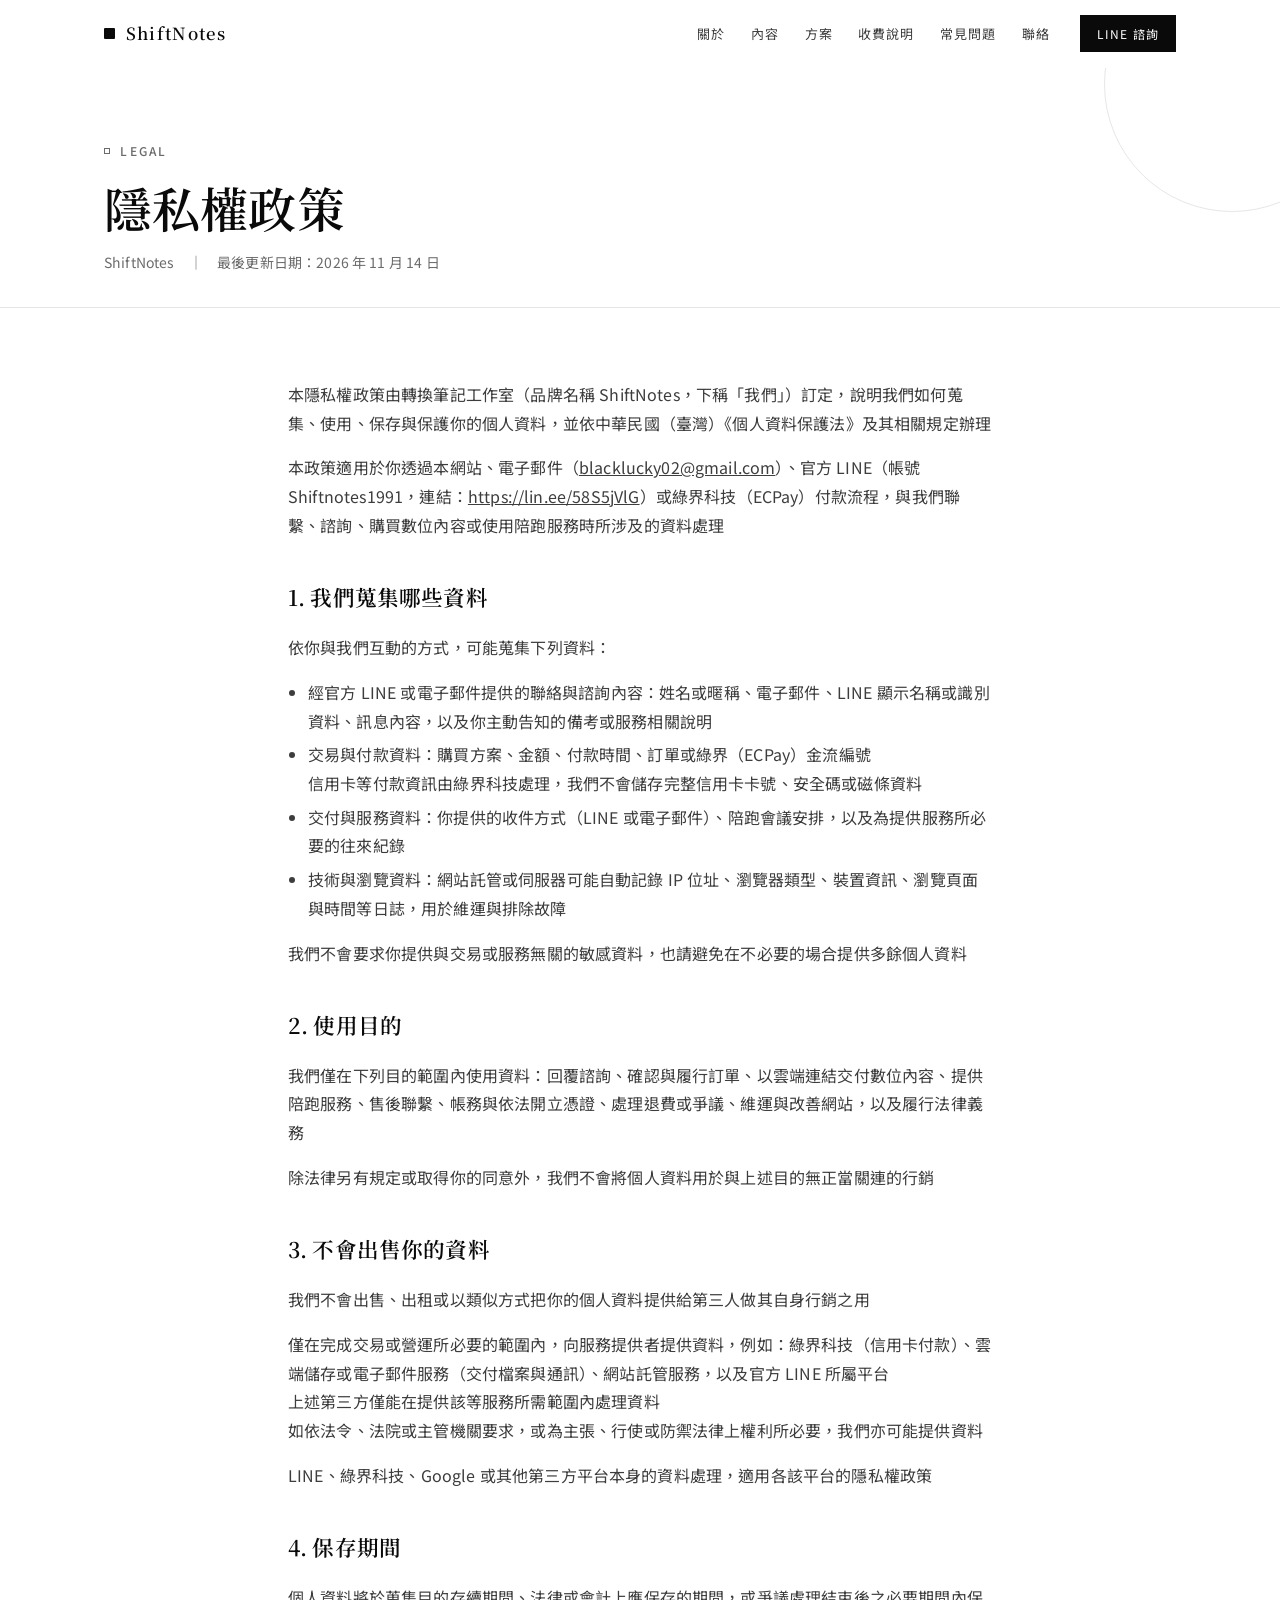
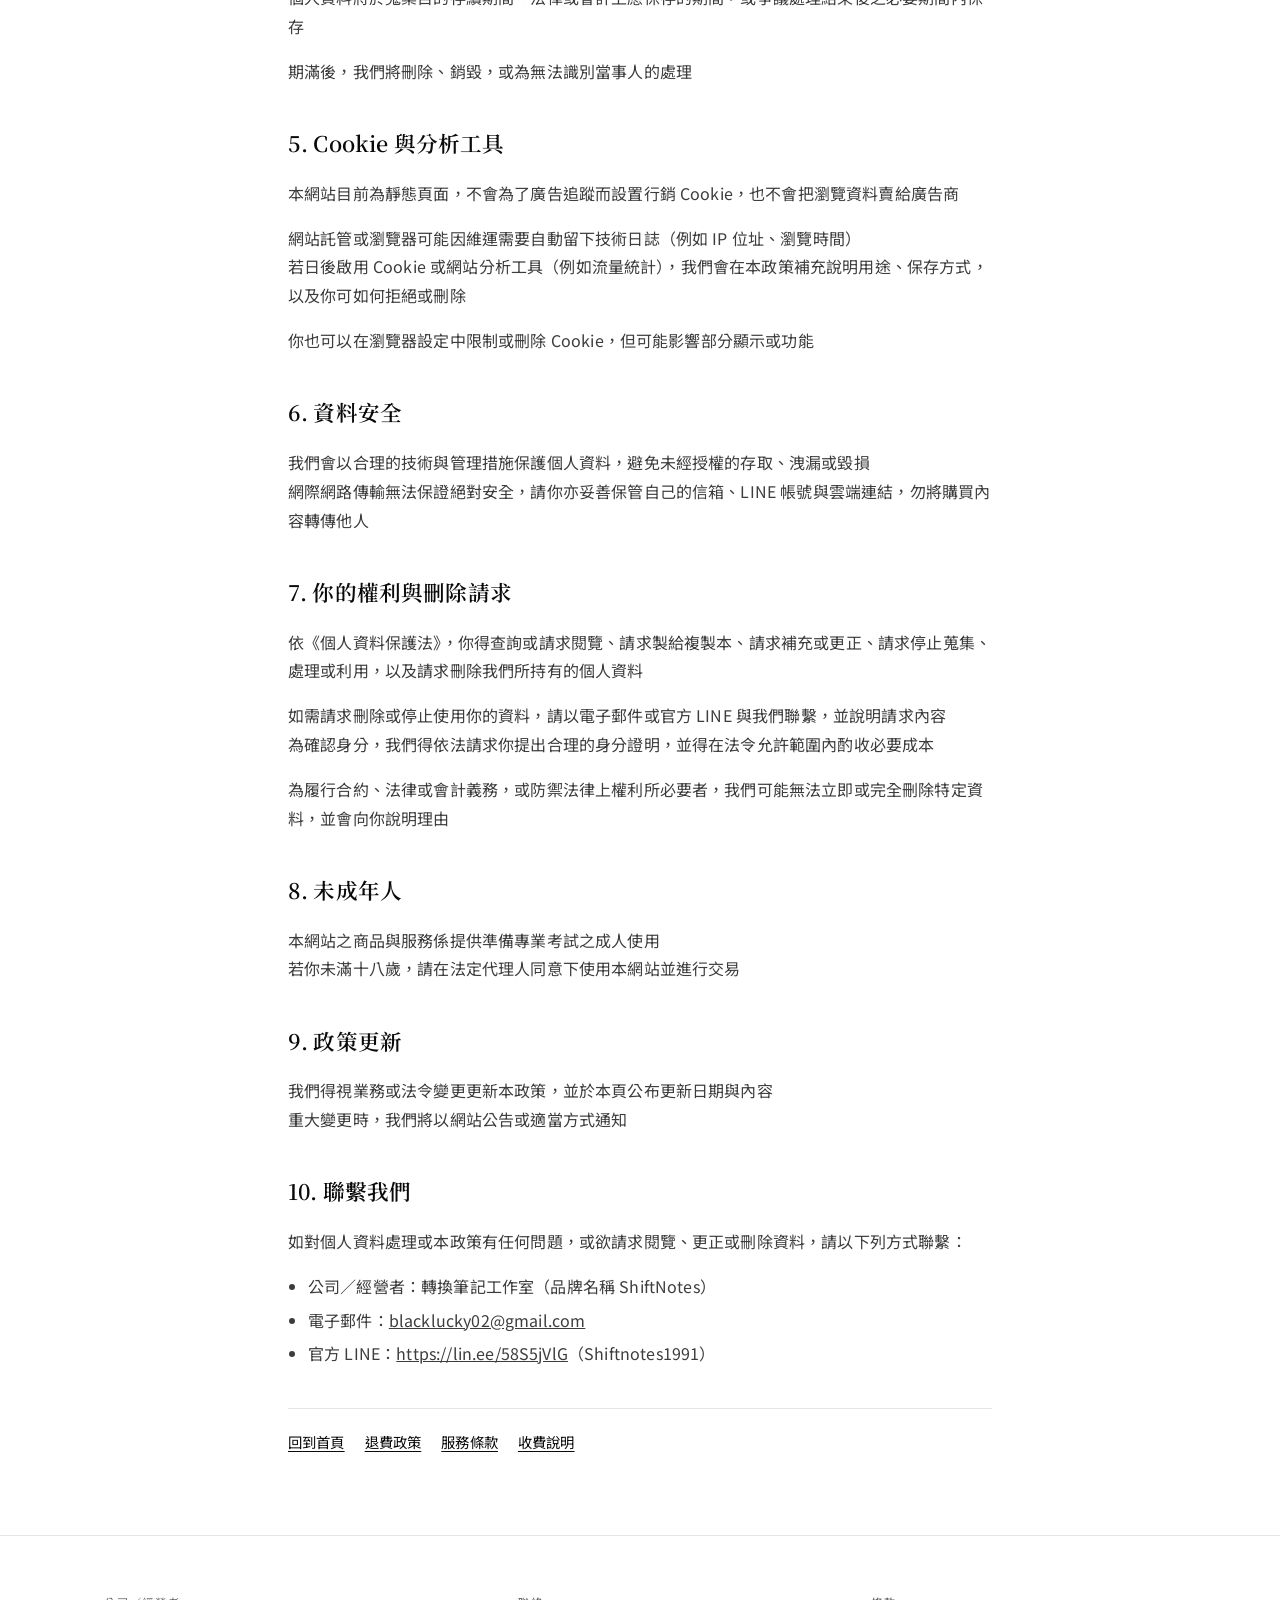
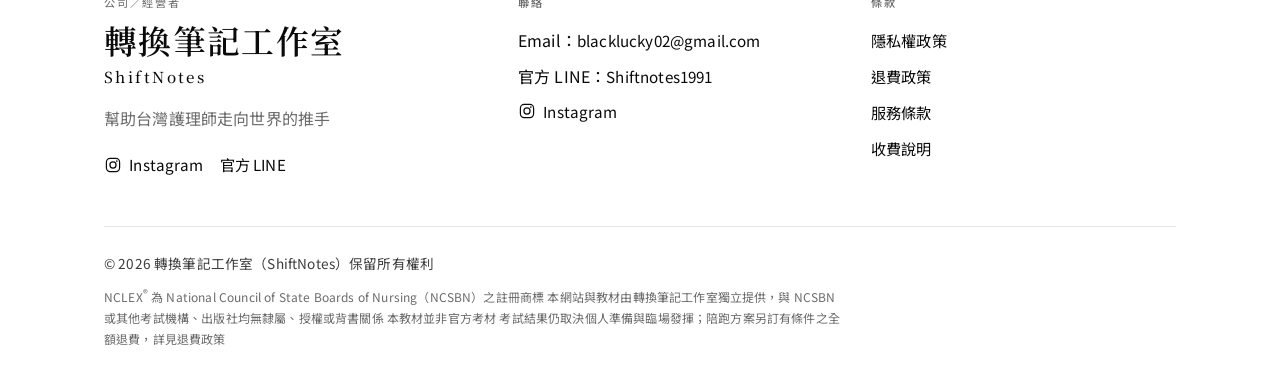
==== commit bcf89391: "移除 Saunders 相關字樣" ====
--- a/privacy.html
+++ b/privacy.html
@@ -24,7 +24,7 @@
   <link rel="preconnect" href="https://fonts.googleapis.com">
   <link rel="preconnect" href="https://fonts.gstatic.com" crossorigin>
   <link href="https://fonts.googleapis.com/css2?family=Noto+Sans+TC:wght@300;400;500;700&family=Noto+Serif+TC:wght@400;500;600;700&display=swap" rel="stylesheet">
-  <link rel="stylesheet" href="css/styles.css">
+  <link rel="stylesheet" href="css/styles.css?v=3">
 </head>
 <body>
   <header class="site-header">
@@ -166,11 +166,11 @@
       <div class="footer-bottom">
         <div>
           <p class="copyright">© 2026 轉換筆記工作室（ShiftNotes）保留所有權利</p>
-          <p class="site-disclaimer">NCLEX<sup>®</sup> 為 National Council of State Boards of Nursing（NCSBN）之註冊商標 本網站與教材由轉換筆記工作室獨立提供，與 NCSBN、Saunders／Elsevier 或其他考試機構、出版社均無隸屬、授權或背書關係 本教材並非官方考材 考試結果仍取決個人準備與臨場發揮；陪跑方案另訂有條件之全額退費，詳見退費政策</p>
+          <p class="site-disclaimer">NCLEX<sup>®</sup> 為 National Council of State Boards of Nursing（NCSBN）之註冊商標 本網站與教材由轉換筆記工作室獨立提供，與 NCSBN或其他考試機構、出版社均無隸屬、授權或背書關係 本教材並非官方考材 考試結果仍取決個人準備與臨場發揮；陪跑方案另訂有條件之全額退費，詳見退費政策</p>
         </div>
       </div>
     </div>
   </footer>
-  <script src="js/main.js"></script>
+  <script src="js/main.js?v=2"></script>
 </body>
 </html>
--- a/css/styles.css
+++ b/css/styles.css
@@ -1575,3 +1575,31 @@
 @media (max-width: 959px) {
   .nav-desktop { gap: 0.85rem; font-size: 0.82rem; }
 }
+
+/* prevent sideways scroll from decorative shapes */
+html, body { overflow-x: hidden; max-width: 100%; }
+@supports (overflow: clip) { html, body { overflow-x: clip; } }
+
+/* replace thin edge arcs with dot-grid patches (thin arcs looked like stray hairs on phones) */
+.geo-half,
+.geo-ring-about,
+.geo-ring-plans,
+.geo-ring-fees,
+.geo-ring-faq {
+  border: 0 !important;
+  border-radius: 0 !important;
+  background-image: radial-gradient(rgba(10, 10, 10, 0.22) 1.2px, transparent 1.6px);
+  background-size: 16px 16px;
+  opacity: 0.7;
+}
+.geo-ring-faq { width: 8rem; height: 8rem; right: 1.5rem; bottom: 2rem; }
+.geo-ring-fees { width: 7rem; height: 7rem; left: 1rem; top: 26%; }
+.geo-ring-plans { width: 9rem; height: 6rem; right: 1.5rem; top: 1.5rem; }
+.geo-ring-about { width: 8rem; height: 8rem; left: 1rem; top: 16%; }
+.geo-half { width: 7rem !important; height: 7rem !important; left: 1rem !important; bottom: 6%; }
+@media (max-width: 719px) {
+  .geo-ring-faq { width: 5rem; height: 5rem; right: 1rem; bottom: 1.25rem; }
+  .geo-ring-fees, .geo-ring-about { width: 4.5rem; height: 4.5rem; }
+  .geo-ring-plans { width: 5rem; height: 3.5rem; right: 1rem; top: 1rem; }
+  .geo-half { width: 4.5rem !important; height: 4.5rem !important; }
+}
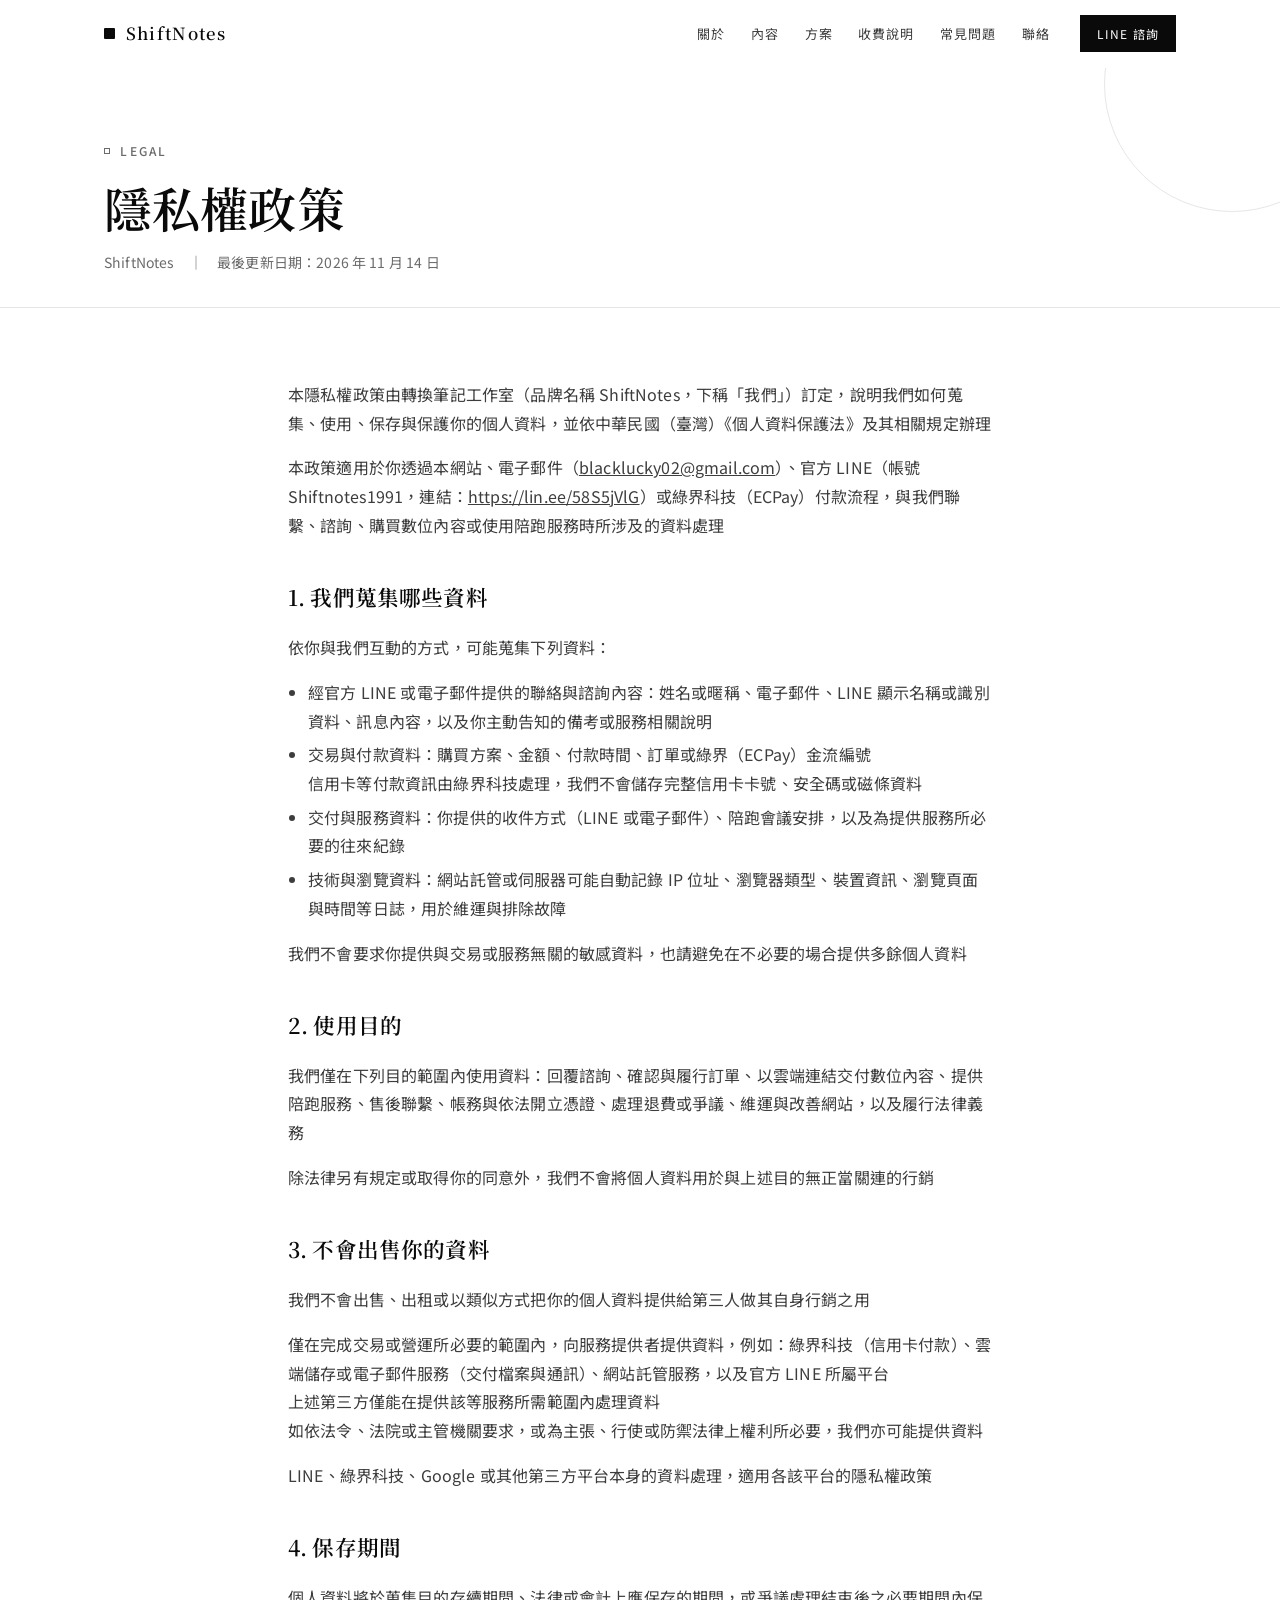
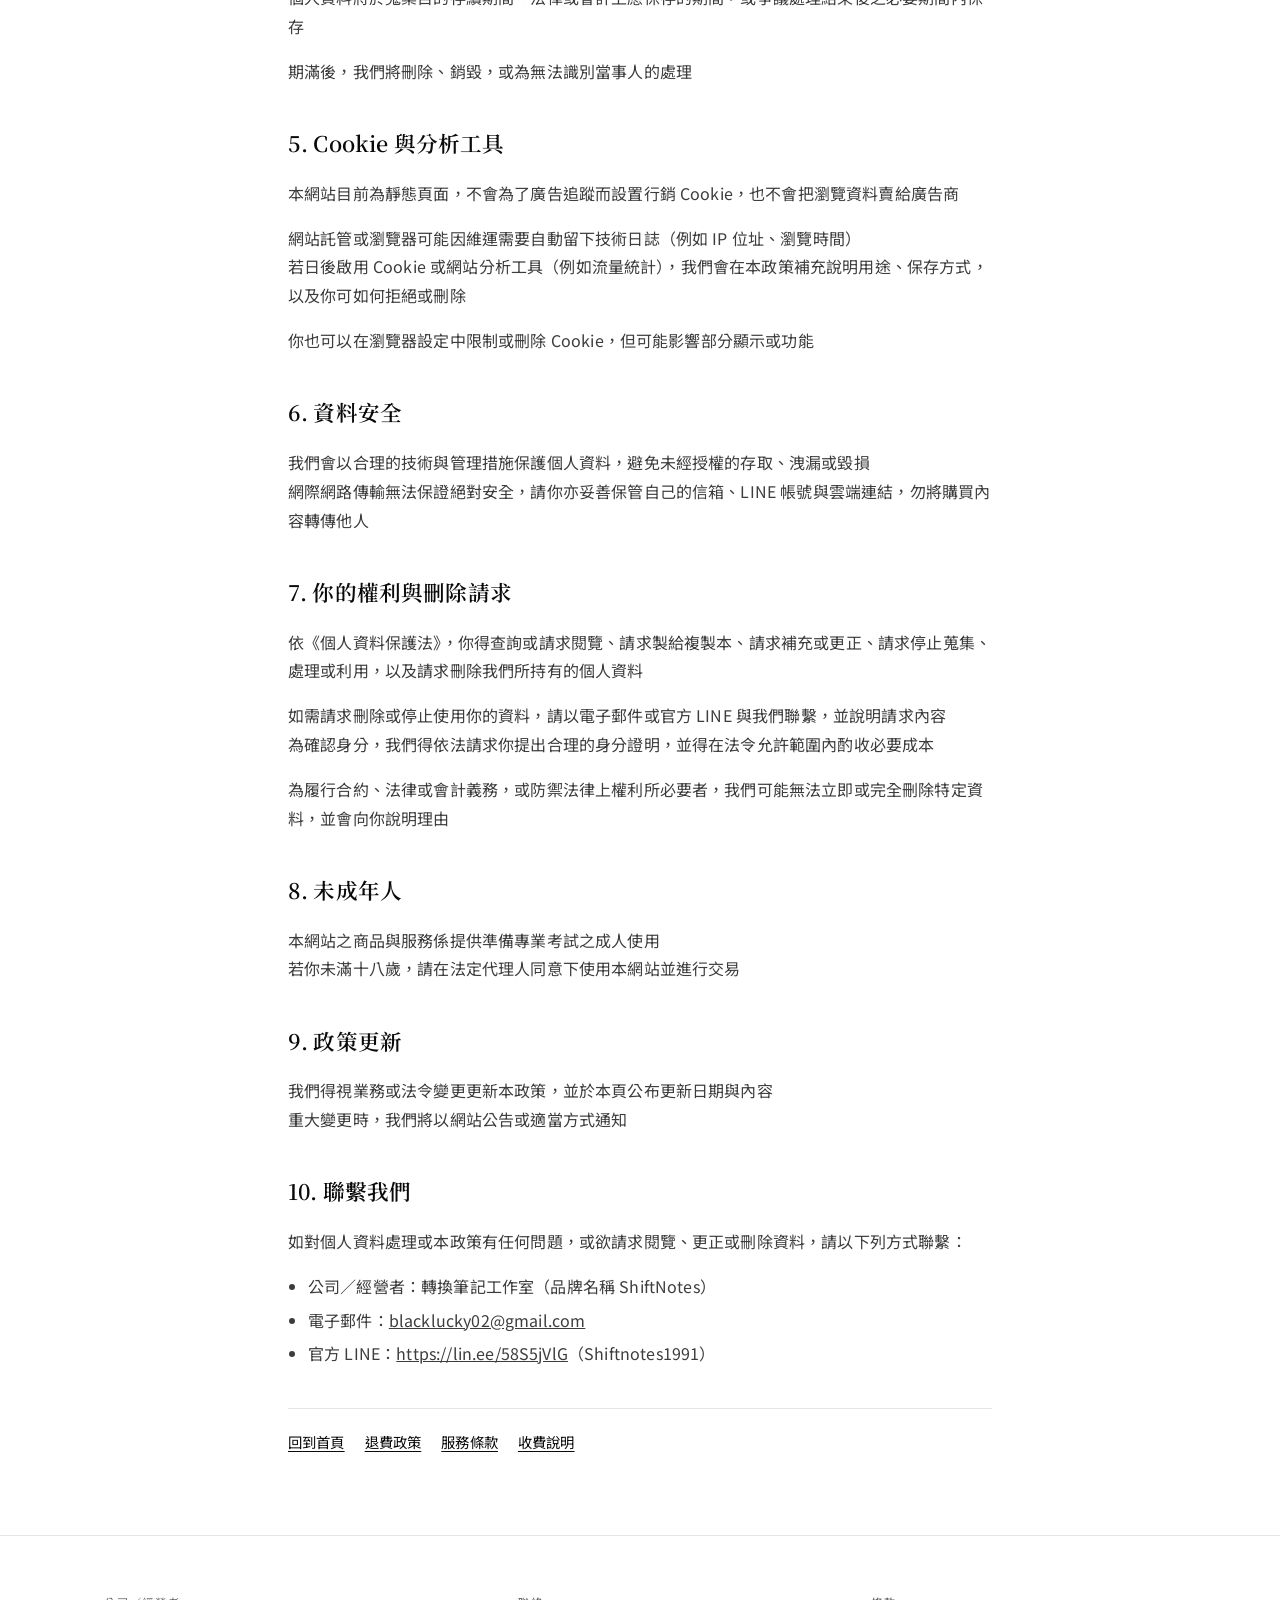
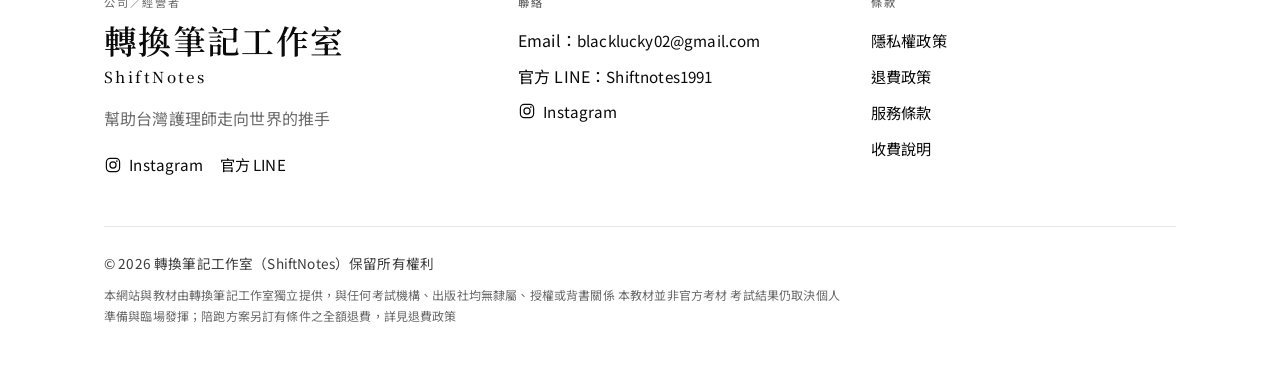
==== commit f14d1fb6: "移除 NCSBN 相關題目與字樣" ====
--- a/privacy.html
+++ b/privacy.html
@@ -166,7 +166,7 @@
       <div class="footer-bottom">
         <div>
           <p class="copyright">© 2026 轉換筆記工作室（ShiftNotes）保留所有權利</p>
-          <p class="site-disclaimer">NCLEX<sup>®</sup> 為 National Council of State Boards of Nursing（NCSBN）之註冊商標 本網站與教材由轉換筆記工作室獨立提供，與 NCSBN或其他考試機構、出版社均無隸屬、授權或背書關係 本教材並非官方考材 考試結果仍取決個人準備與臨場發揮；陪跑方案另訂有條件之全額退費，詳見退費政策</p>
+          <p class="site-disclaimer">本網站與教材由轉換筆記工作室獨立提供，與任何考試機構、出版社均無隸屬、授權或背書關係 本教材並非官方考材 考試結果仍取決個人準備與臨場發揮；陪跑方案另訂有條件之全額退費，詳見退費政策</p>
         </div>
       </div>
     </div>
